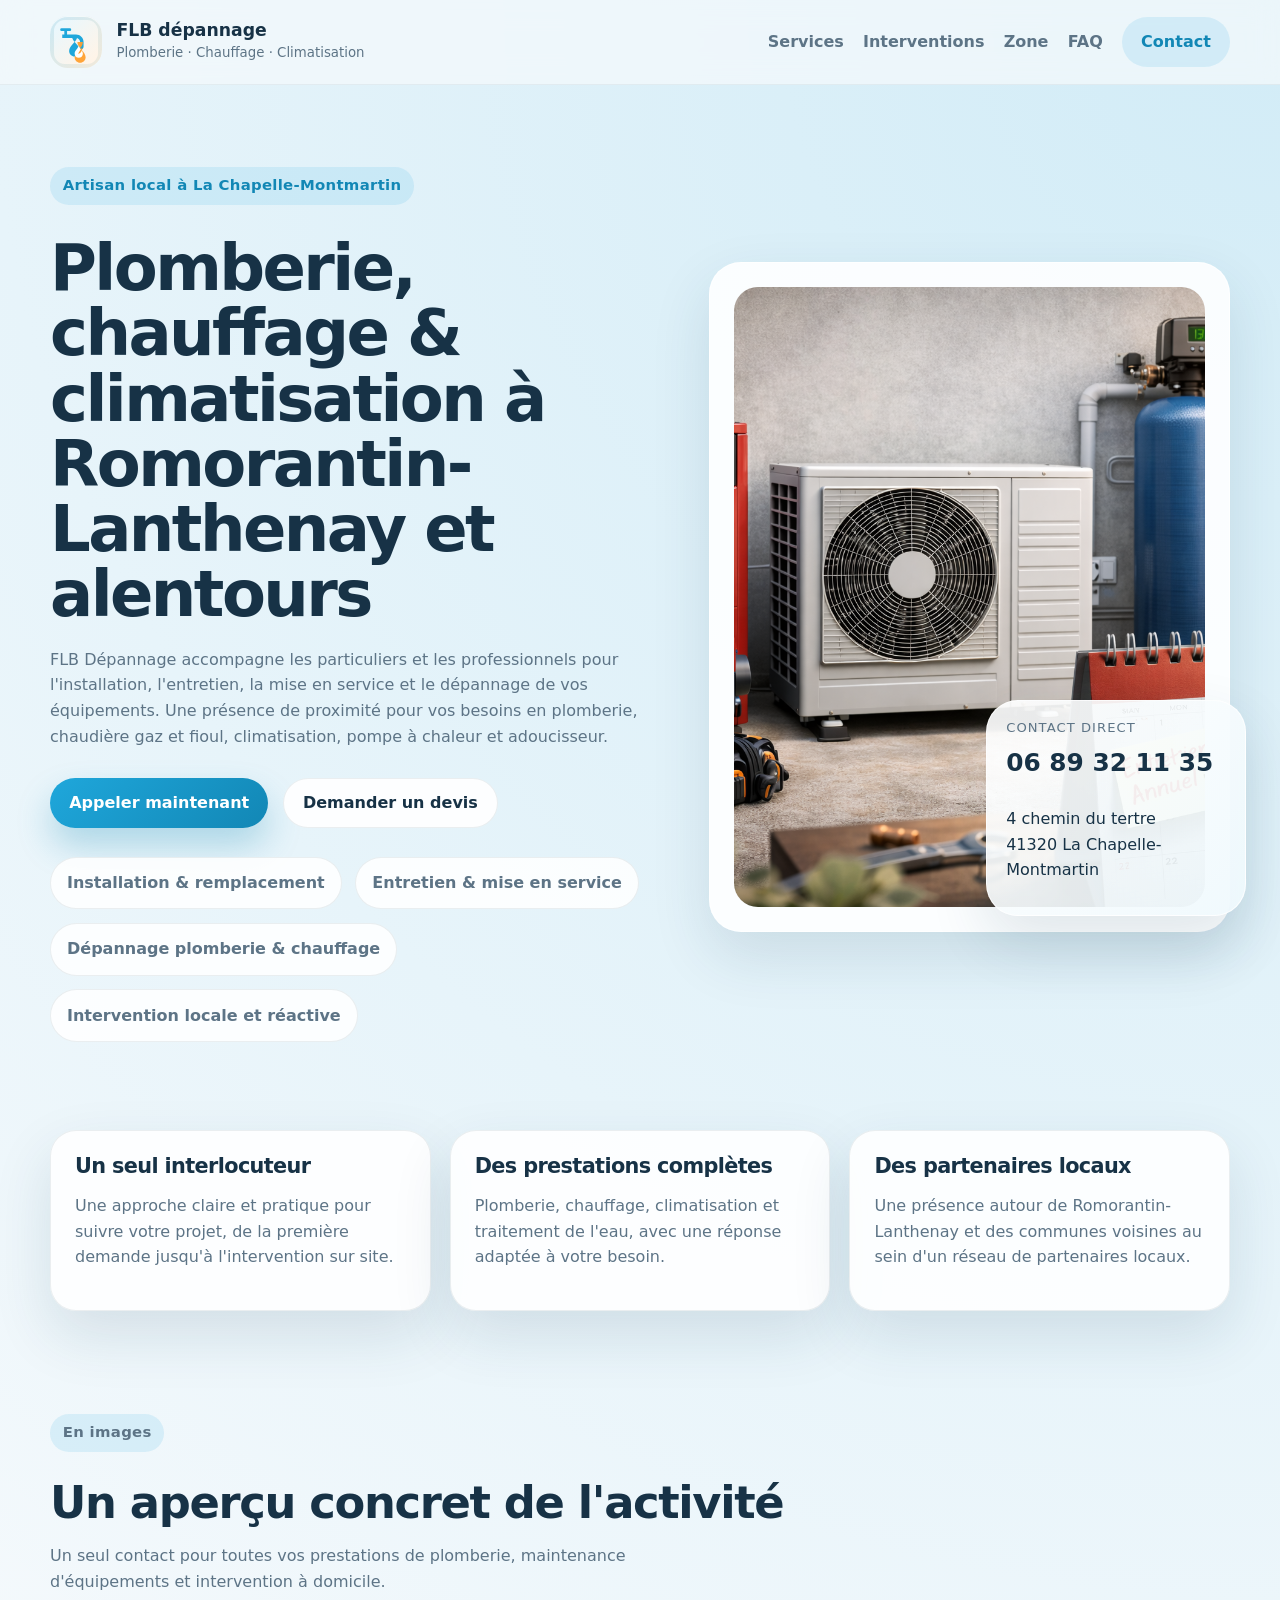
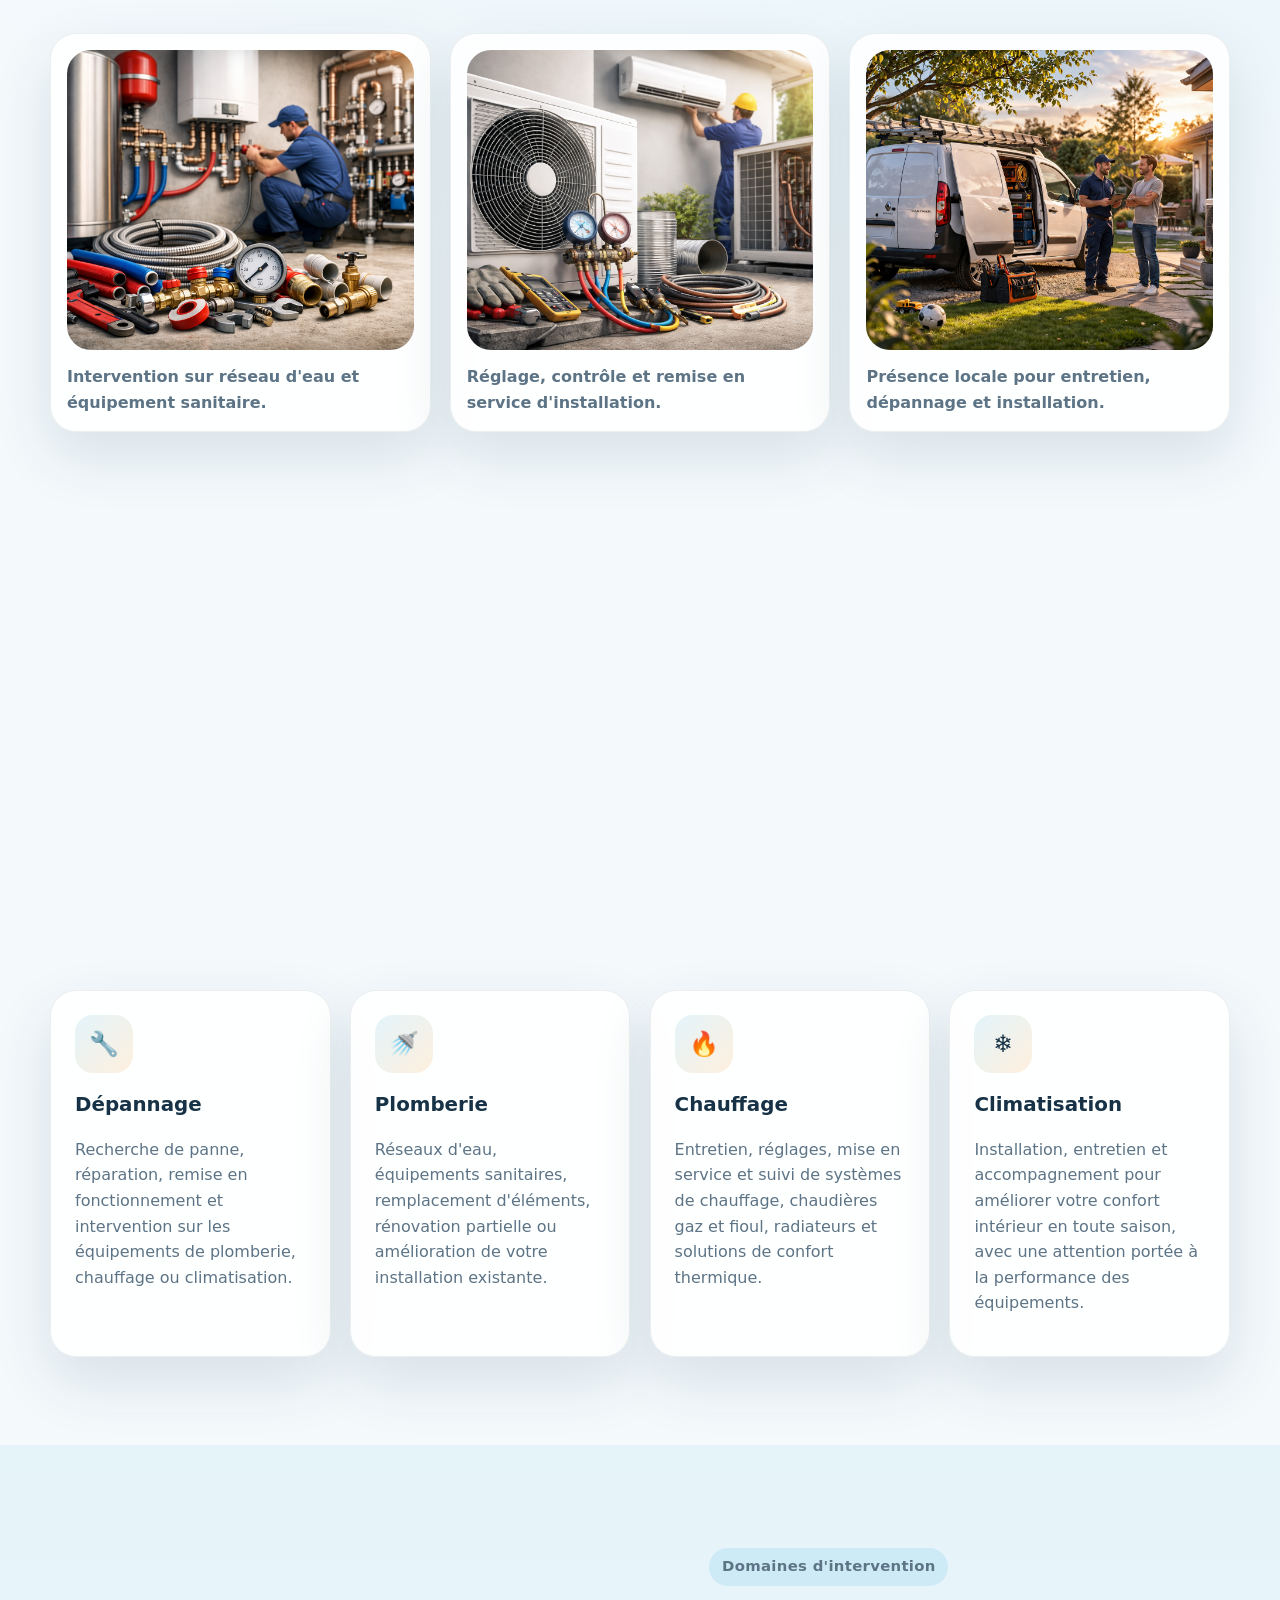
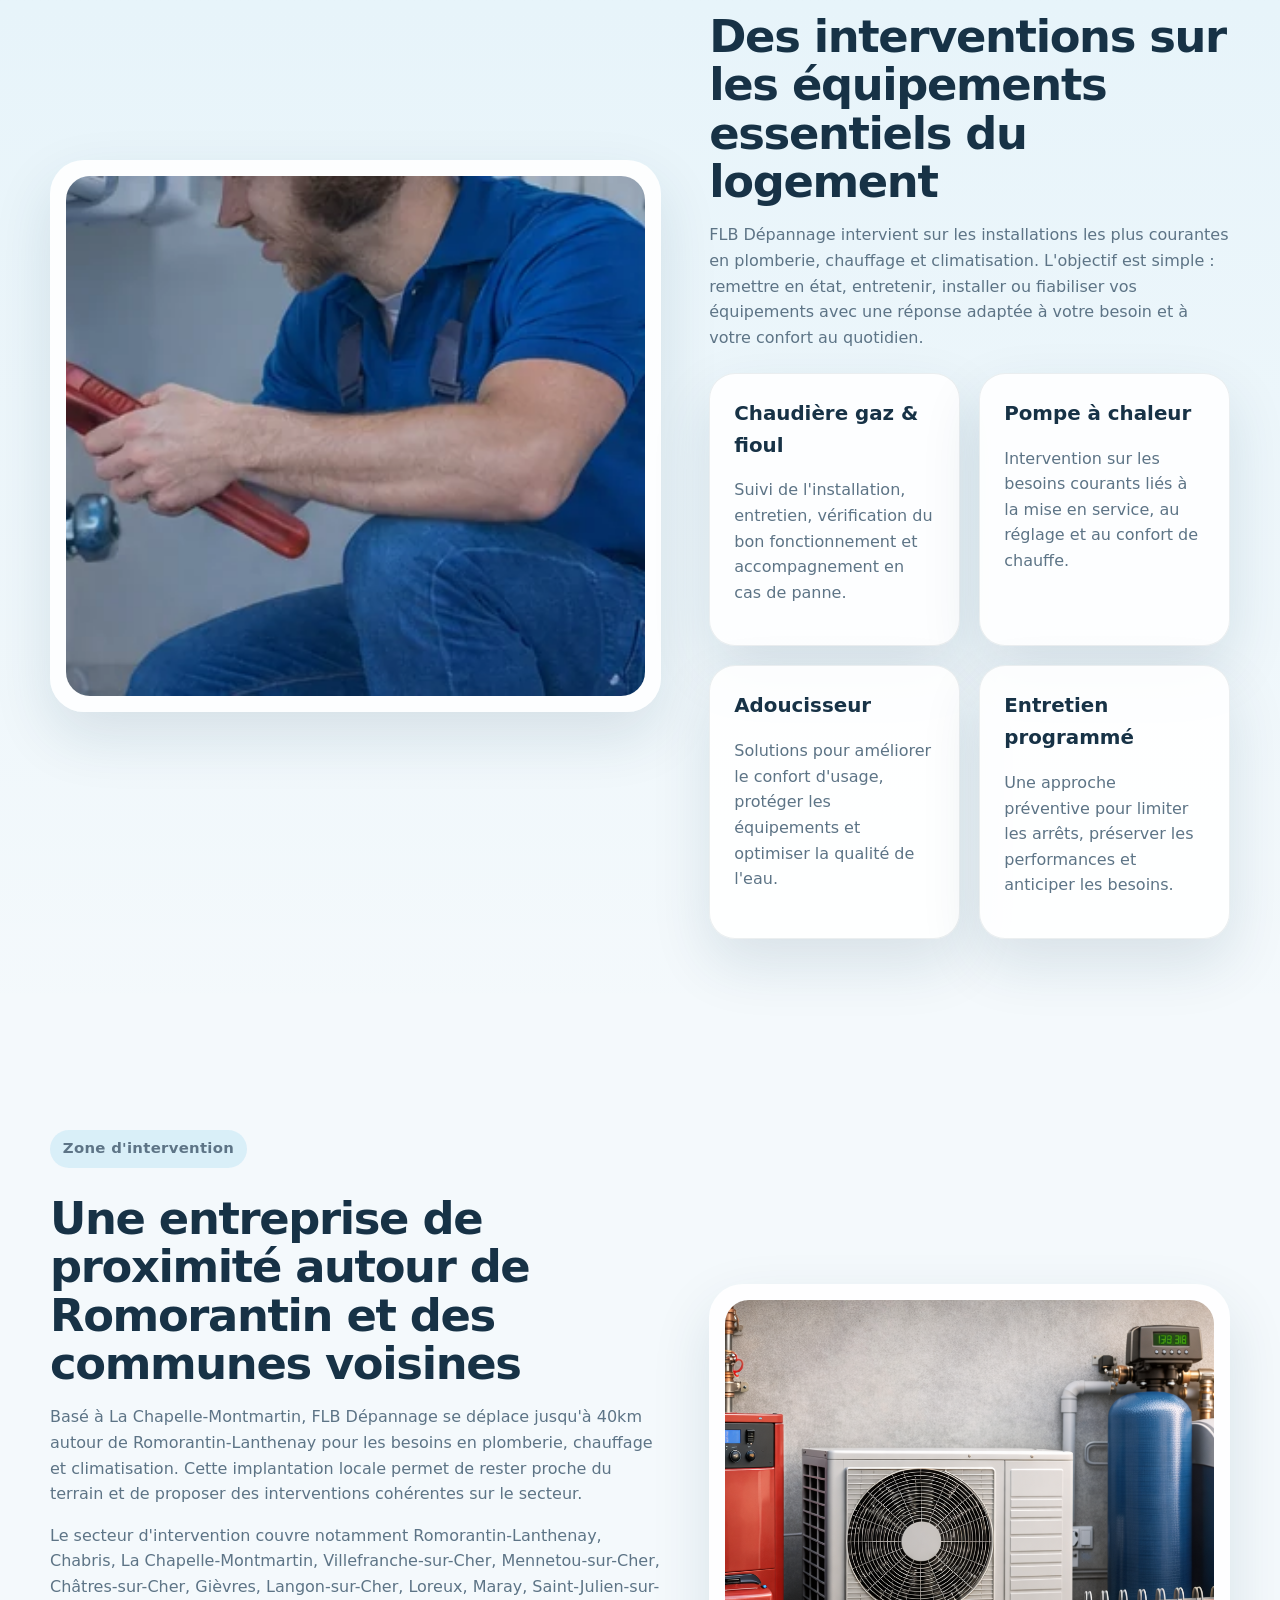
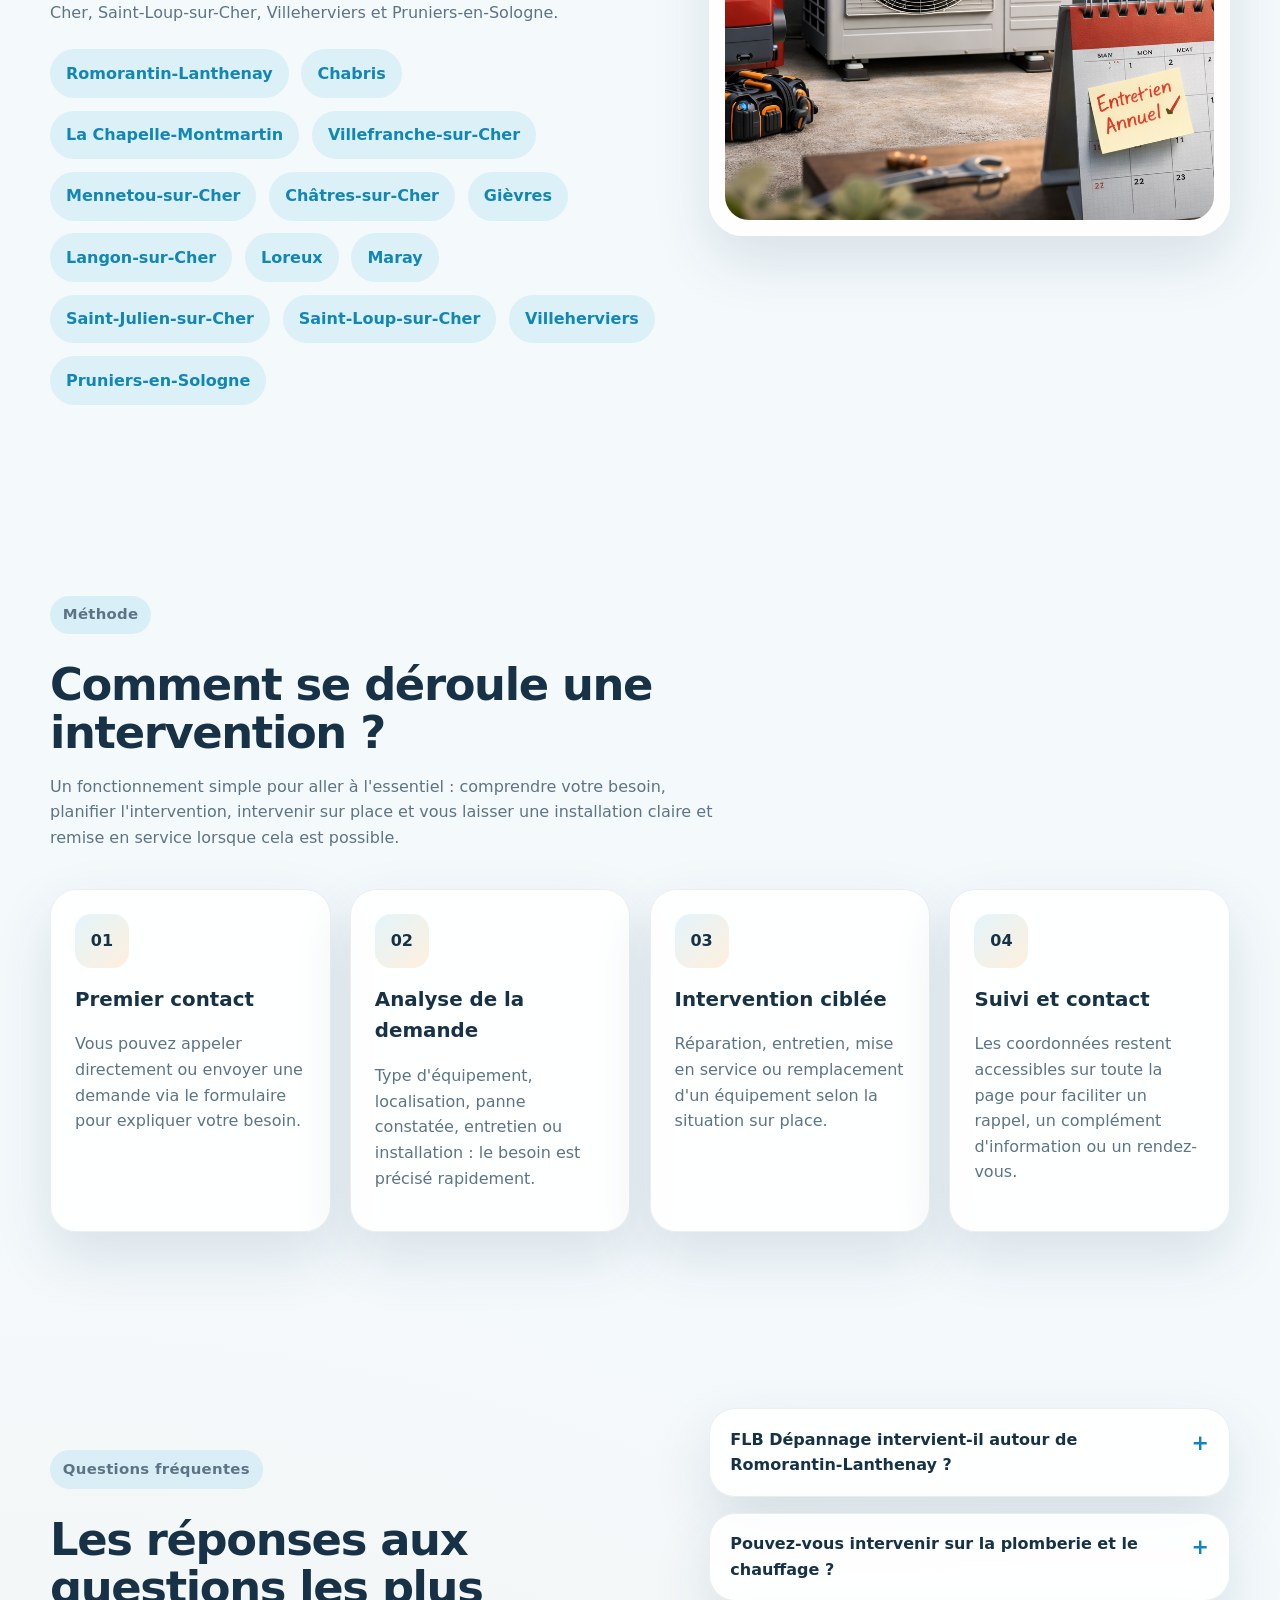
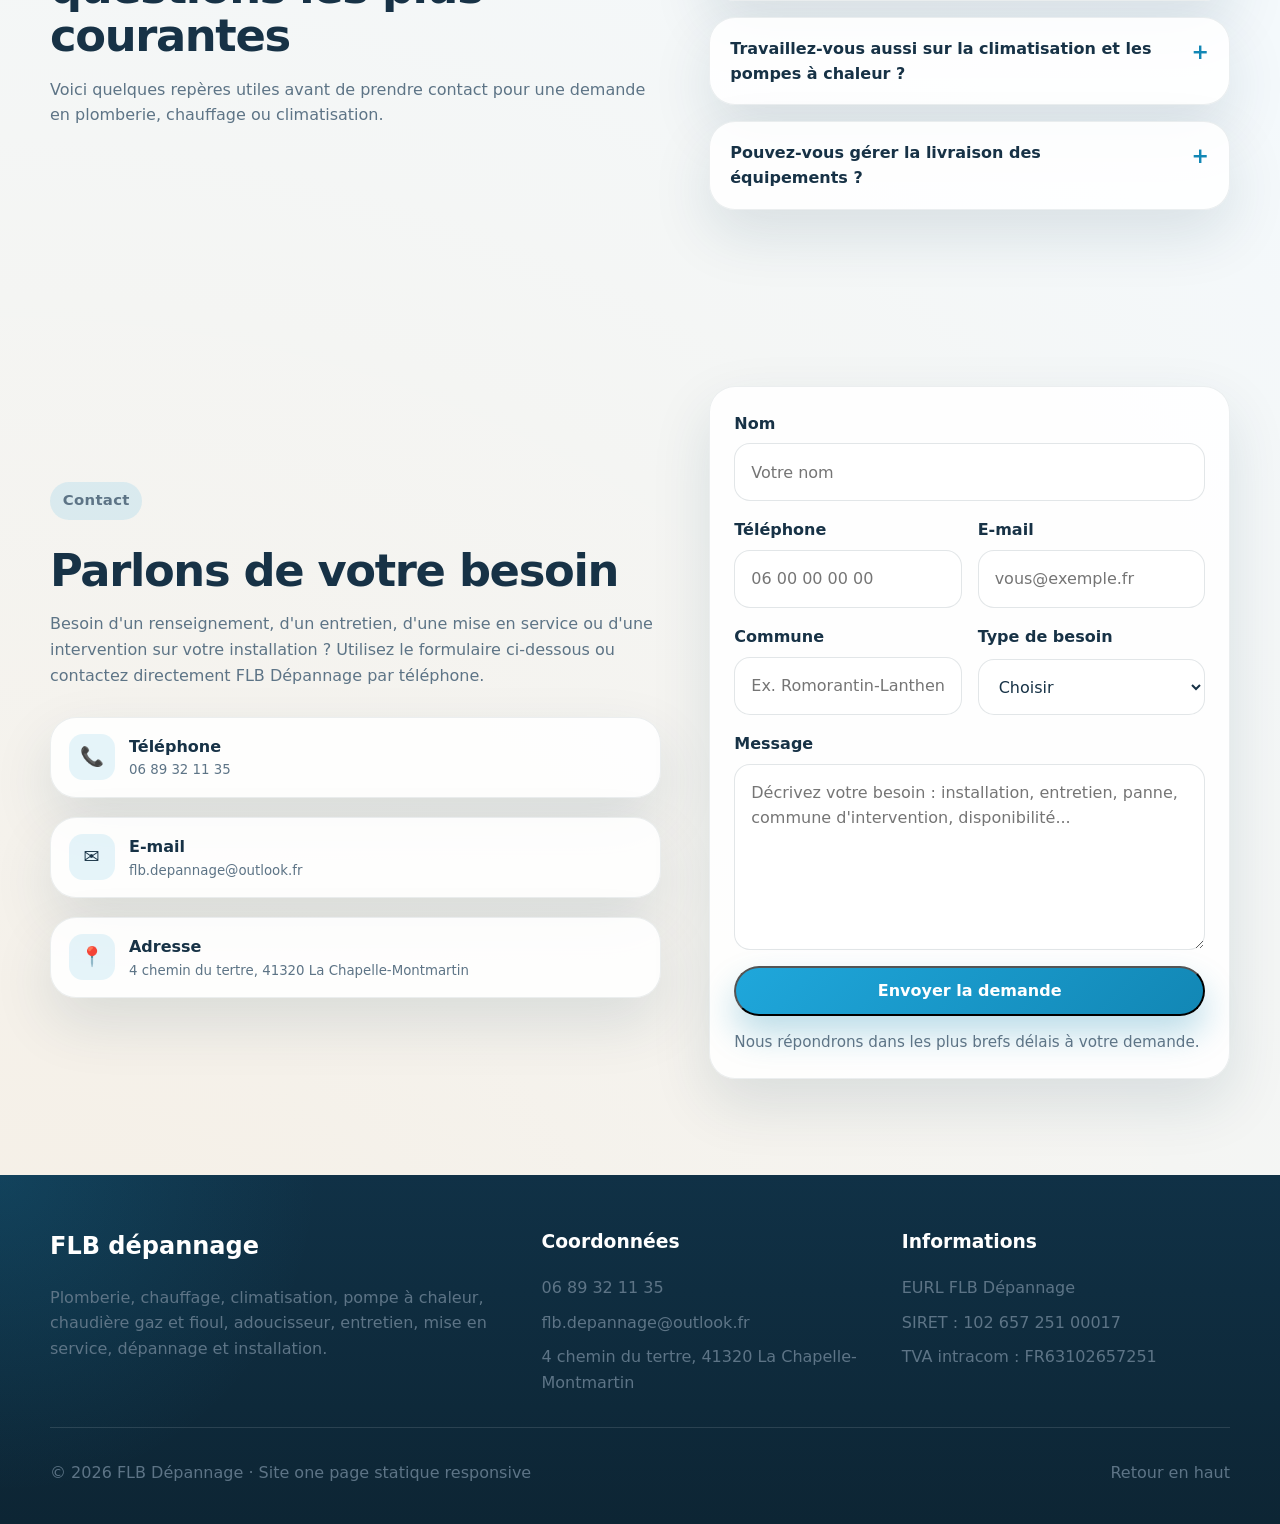
==== index.html @ 9e0d09e9 "Add files via upload" ====
<!DOCTYPE html>
<html lang="fr">
  <head>
    <meta charset="UTF-8" />
    <meta name="viewport" content="width=device-width, initial-scale=1.0" />
    <title>FLB Dépannage | Plomberie, chauffage & climatisation autour de Romorantin (jusqu'à 40km)</title>
    <meta
      name="description"
      content="FLB Dépannage, artisan en plomberie, chauffage, climatisation, pompe à chaleur et adoucisseur à La Chapelle-Montmartin. Intervention autour de Romorantin-Lanthenay, Loir et Cher, Indre, Cher"
    />
    <meta name="robots" content="index,follow,max-image-preview:large" />
    <meta name="theme-color" content="#1fa7db" />
    <meta property="og:type" content="website" />
    <meta property="og:locale" content="fr_FR" />
    <meta property="og:title" content="FLB Dépannage | Plomberie, chauffage & climatisation autour de Romorantin, Loir et Cher" />
    <meta
      property="og:description"
      content="Installation, entretien, mise en service et dépannage en plomberie, chauffage et climatisation à Romorantin-Lanthenay, Loir et Cher"
    />
    <meta property="og:image" content="assets/action-photo.webp" />
    <meta property="og:url" content="https://www.votredomaine.fr/" />
    <link rel="canonical" href="https://www.votredomaine.fr/" />
    <link rel="icon" type="image/svg+xml" href="assets/favicon.svg" />
    <link rel="manifest" href="site.webmanifest" />
    <link rel="preload" href="assets/action-photo.webp" as="image" type="image/webp" />
    <link rel="stylesheet" href="styles.css" />
    <script defer src="script.js"></script>

    <script type="application/ld+json">
      {
        "@context": "https://schema.org",
        "@type": "Plumber",
        "name": "FLB Dépannage",
        "legalName": "EURL FLB Dépannage",
        "url": "https://www.votredomaine.fr/",
        "logo": "https://www.votredomaine.fr/assets/favicon.svg",
        "image": "https://www.votredomaine.fr/assets/action-photo.webp",
        "telephone": "+33689321135",
        "email": "flb.depannage@outlook.fr",
        "address": {
          "@type": "PostalAddress",
          "streetAddress": "4 chemin du tertre",
          "postalCode": "41320",
          "addressLocality": "La Chapelle-Montmartin",
          "addressCountry": "FR"
        },
        "vatID": "FR63102657251",
        "identifier": "10265725100017",
        "areaServed": [
          "Romorantin-Lanthenay",
          "La Chapelle-Montmartin",
          "Villefranche-sur-Cher",
          "Mennetou-sur-Cher",
          "Châtres-sur-Cher",
          "Gièvres",
          "Langon-sur-Cher",
          "Loreux",
          "Maray",
          "Saint-Julien-sur-Cher",
          "Saint-Loup-sur-Cher",
          "Villeherviers",
          "Pruniers-en-Sologne",
          "Loir et Cher",
          "Indre",
          "Cher"
        ],
        "priceRange": "€€",
        "openingHoursSpecification": {
          "@type": "OpeningHoursSpecification",
          "dayOfWeek": [
            "Monday",
            "Tuesday",
            "Wednesday",
            "Thursday",
            "Friday"
          ],
          "opens": "08:00",
          "closes": "18:00"
        },
        "sameAs": []
      }
    </script>

    <script type="application/ld+json">
      {
        "@context": "https://schema.org",
        "@type": "FAQPage",
        "mainEntity": [
          {
            "@type": "Question",
            "name": "Dans quelles communes FLB Dépannage intervient-il ?",
            "acceptedAnswer": {
              "@type": "Answer",
              "text": "FLB Dépannage intervient à La Chapelle-Montmartin, Romorantin-Lanthenay et dans les communes voisines comme Villefranche-sur-Cher, Mennetou-sur-Cher, Châtres-sur-Cher, Gièvres, Langon-sur-Cher, Loreux, Maray, Saint-Julien-sur-Cher, Saint-Loup-sur-Cher, Villeherviers ou encore Pruniers-en-Sologne."
            }
          },
          {
            "@type": "Question",
            "name": "Quels types de prestations propose FLB Dépannage ?",
            "acceptedAnswer": {
              "@type": "Answer",
              "text": "L'entreprise réalise des prestations de plomberie, entretien, installation, mise en service, dépannage, chauffage, chaudière gaz et fioul, climatisation, pompe à chaleur et adoucisseur."
            }
          },
          {
            "@type": "Question",
            "name": "Le site permet-il d'envoyer une demande de contact ?",
            "acceptedAnswer": {
              "@type": "Answer",
              "text": "Oui, le formulaire permet de transmettre une demande de devis ou de renseignement. Il peut être connecté plus tard à Formspree ou à tout autre service d'envoi de formulaire."
            }
          }
        ]
      }
    </script>
  </head>
  <body>
    <a class="skip-link" href="#main-content">Aller au contenu</a>

    <header class="site-header" id="top">
      <div class="container nav-wrap">
        <a href="#top" class="brand" aria-label="Retour en haut de la page FLB Dépannage">
          <span class="brand-mark">
            <img src="assets/favicon.svg" alt="Icône FLB Dépannage" width="44" height="44" />
          </span>
          <span class="brand-text">
            <strong>FLB dépannage</strong>
            <small>Plomberie · Chauffage · Climatisation</small>
          </span>
        </a>

        <button class="nav-toggle" aria-expanded="false" aria-controls="site-nav" aria-label="Ouvrir le menu">
          <span></span>
          <span></span>
          <span></span>
        </button>

        <nav class="site-nav" id="site-nav" aria-label="Navigation principale">
          <a href="#services">Services</a>
          <a href="#expertise">Interventions</a>
          <a href="#zone">Zone</a>
          <a href="#faq">FAQ</a>
          <a href="#contact" class="btn btn-nav">Contact</a>
        </nav>
      </div>
    </header>

    <main id="main-content">
      <section class="hero section">
        <div class="container hero-grid">
          <div class="hero-copy reveal">
            <p class="eyebrow">Artisan local à La Chapelle-Montmartin</p>
            <h1>Plomberie, chauffage & climatisation à Romorantin-Lanthenay et alentours</h1>
            <p class="hero-intro">
              FLB Dépannage accompagne les particuliers et les professionnels pour
              l'installation, l'entretien, la mise en service et le dépannage de vos équipements.
              Une présence de proximité pour vos besoins en plomberie, chaudière gaz et fioul,
              climatisation, pompe à chaleur et adoucisseur.
            </p>

            <div class="hero-actions">
              <a class="btn btn-primary" href="tel:+33689321135">Appeler maintenant</a>
              <a class="btn btn-secondary" href="#contact">Demander un devis</a>
            </div>

            <ul class="hero-highlights" aria-label="Points forts FLB Dépannage">
              <li>Installation & remplacement</li>
              <li>Entretien & mise en service</li>
              <li>Dépannage plomberie & chauffage</li>
              <li>Intervention locale et réactive</li>
            </ul>
          </div>

          <div class="hero-visual reveal">
            <div class="visual-card visual-main">
              <img
                src="assets/entreiten_equipements.png"
                alt="Intervention de plomberie sur une installation sanitaire"
                width="620"
                height="620"
                class="hero-photo"
              />
            </div>
            <div class="visual-card contact-badge">
              <p class="mini-label">Contact direct</p>
              <a href="tel:+33689321135" class="badge-phone">06 89 32 11 35</a>
              <p>4 chemin du tertre<br />41320 La Chapelle-Montmartin</p>
            </div>
          </div>
        </div>
      </section>

      <section class="section trust-strip">
        <div class="container trust-grid reveal">
          <article class="trust-card">
            <h2>Un seul interlocuteur</h2>
            <p>
              Une approche claire et pratique pour suivre votre projet, de la première demande jusqu'à
              l'intervention sur site.
            </p>
          </article>
          <article class="trust-card">
            <h2>Des prestations complètes</h2>
            <p>
              Plomberie, chauffage, climatisation et traitement de l'eau, avec une réponse adaptée à votre besoin.
            </p>
          </article>
          <article class="trust-card">
            <h2>Des partenaires locaux</h2>
            <p>
              Une présence autour de Romorantin-Lanthenay et des communes voisines au sein d'un réseau de partenaires locaux.
            </p>
          </article>
        </div>
      </section>

      <section class="section photo-strip">
        <div class="container">
          <div class="section-heading reveal">
            <p class="eyebrow">En images</p>
            <h2>Un aperçu concret de l'activité</h2>
            <p>
              Un seul contact pour toutes vos prestations de plomberie, maintenance d'équipements et intervention à domicile.
            </p>
          </div>

          <div class="cards-grid gallery-grid">
            <figure class="gallery-card reveal">
              <img src="assets/action-photo.png" alt="Intervention de plomberie sur une canalisation" loading="lazy" width="420" height="300" />
              <figcaption>Intervention sur réseau d'eau et équipement sanitaire.</figcaption>
            </figure>
            <figure class="gallery-card reveal">
              <img src="assets/equipements.png" alt="Réglage et contrôle d'un équipement de plomberie" loading="lazy" width="420" height="300" />
              <figcaption>Réglage, contrôle et remise en service d'installation.</figcaption>
            </figure>
            <figure class="gallery-card reveal">
              <img src="assets/partner.png" alt="Technicien avec matériel d'intervention à domicile" loading="lazy" width="420" height="300" />
              <figcaption>Présence locale pour entretien, dépannage et installation.</figcaption>
            </figure>
          </div>
        </div>
      </section>

      <section class="section" id="services">
        <div class="container">
          <div class="section-heading reveal">
            <p class="eyebrow">Services</p>
            <h2>Des services clairs pour l'entretien, l'installation et le dépannage</h2>
            <p>
              FLB Dépannage accompagne les particuliers et les professionnels pour les besoins courants du quotidien :
              fuite, remplacement d'équipement, remise en service, entretien d'installation, amélioration du confort
              thermique et intervention sur vos systèmes de plomberie, chauffage et climatisation.
            </p>
          </div>

          <div class="cards-grid services-grid">
            <article class="service-card reveal">
              <div class="icon-wrap">🔧</div>
              <h3>Dépannage</h3>
              <p>
                Recherche de panne, réparation, remise en fonctionnement et intervention sur les équipements
                de plomberie, chauffage ou climatisation.
              </p>
            </article>
            <article class="service-card reveal">
              <div class="icon-wrap">🚿</div>
              <h3>Plomberie</h3>
              <p>
                Réseaux d'eau, équipements sanitaires, remplacement d'éléments, rénovation partielle ou
                amélioration de votre installation existante.
              </p>
            </article>
            <article class="service-card reveal">
              <div class="icon-wrap">🔥</div>
              <h3>Chauffage</h3>
              <p>
                Entretien, réglages, mise en service et suivi de systèmes de chauffage, chaudières gaz et fioul,
                radiateurs et solutions de confort thermique.
              </p>
            </article>
            <article class="service-card reveal">
              <div class="icon-wrap">❄️</div>
              <h3>Climatisation</h3>
              <p>
                Installation, entretien et accompagnement pour améliorer votre confort intérieur en toute saison,
                avec une attention portée à la performance des équipements.
              </p>
            </article>
          </div>
        </div>
      </section>

      <section class="section section-accent" id="expertise">
        <div class="container expertise-grid">
          <div class="expertise-media reveal">
            <img
              src="assets/equipment-photo.webp"
              alt="Intervention sur un équipement de plomberie et de chauffage"
              width="560"
              height="520"
              class="section-photo"
              loading="lazy"
            />
          </div>

          <div class="expertise-copy reveal">
            <p class="eyebrow">Domaines d'intervention</p>
            <h2>Des interventions sur les équipements essentiels du logement</h2>
            <p>
              FLB Dépannage intervient sur les installations les plus courantes en plomberie, chauffage et climatisation.
              L'objectif est simple : remettre en état, entretenir, installer ou fiabiliser vos équipements avec une
              réponse adaptée à votre besoin et à votre confort au quotidien.
            </p>

            <div class="expertise-list">
              <article>
                <h3>Chaudière gaz & fioul</h3>
                <p>
                  Suivi de l'installation, entretien, vérification du bon fonctionnement et accompagnement en cas de panne.
                </p>
              </article>
              <article>
                <h3>Pompe à chaleur</h3>
                <p>
                  Intervention sur les besoins courants liés à la mise en service, au réglage et au confort de chauffe.
                </p>
              </article>
              <article>
                <h3>Adoucisseur</h3>
                <p>
                  Solutions pour améliorer le confort d'usage, protéger les équipements et optimiser la qualité de l'eau.
                </p>
              </article>
              <article>
                <h3>Entretien programmé</h3>
                <p>
                  Une approche préventive pour limiter les arrêts, préserver les performances et anticiper les besoins.
                </p>
              </article>
            </div>
          </div>
        </div>
      </section>

      <section class="section" id="zone">
        <div class="container zone-grid">
          <div class="zone-copy reveal">
            <p class="eyebrow">Zone d'intervention</p>
            <h2>Une entreprise de proximité autour de Romorantin et des communes voisines</h2>
            <p>
              Basé à La Chapelle-Montmartin, FLB Dépannage se déplace jusqu'à 40km autour de Romorantin-Lanthenay pour les besoins
              en plomberie, chauffage et climatisation. Cette implantation locale permet de rester proche du terrain
              et de proposer des interventions cohérentes sur le secteur.
            </p>
            <p>
              Le secteur d'intervention couvre notamment Romorantin-Lanthenay, Chabris, La Chapelle-Montmartin,
              Villefranche-sur-Cher, Mennetou-sur-Cher, Châtres-sur-Cher, Gièvres, Langon-sur-Cher, Loreux,
              Maray, Saint-Julien-sur-Cher, Saint-Loup-sur-Cher,  Villeherviers et Pruniers-en-Sologne.
            </p>

            <div class="zones-list" aria-label="Communes ciblées pour le référencement local">
              <span>Romorantin-Lanthenay</span>
              <span>Chabris</span>
              <span>La Chapelle-Montmartin</span>
              <span>Villefranche-sur-Cher</span>
              <span>Mennetou-sur-Cher</span>
              <span>Châtres-sur-Cher</span>
              <span>Gièvres</span>
              <span>Langon-sur-Cher</span>
              <span>Loreux</span>
              <span>Maray</span>
              <span>Saint-Julien-sur-Cher</span>
              <span>Saint-Loup-sur-Cher</span>
              <span>Villeherviers</span>
              <span>Pruniers-en-Sologne</span>
            </div>
          </div>

          <div class="zone-media reveal">
            <img
              src="assets/entreiten_equipements.png"
              alt="Technicien FLB Dépannage avec matériel d'intervention à domicile"
              width="580"
              height="520"
              class="portrait-photo"
              loading="lazy"
            />
          </div>
        </div>
      </section>

      <section class="section process-section">
        <div class="container">
          <div class="section-heading reveal">
            <p class="eyebrow">Méthode</p>
            <h2>Comment se déroule une intervention ?</h2>
            <p>
              Un fonctionnement simple pour aller à l'essentiel : comprendre votre besoin, planifier l'intervention,
              intervenir sur place et vous laisser une installation claire et remise en service lorsque cela est possible.
            </p>
          </div>

          <div class="cards-grid process-grid">
            <article class="process-card reveal">
              <span class="step">01</span>
              <h3>Premier contact</h3>
              <p>Vous pouvez appeler directement ou envoyer une demande via le formulaire pour expliquer votre besoin.</p>
            </article>
            <article class="process-card reveal">
              <span class="step">02</span>
              <h3>Analyse de la demande</h3>
              <p>Type d'équipement, localisation, panne constatée, entretien ou installation : le besoin est précisé rapidement.</p>
            </article>
            <article class="process-card reveal">
              <span class="step">03</span>
              <h3>Intervention ciblée</h3>
              <p>Réparation, entretien, mise en service ou remplacement d'un équipement selon la situation sur place.</p>
            </article>
            <article class="process-card reveal">
              <span class="step">04</span>
              <h3>Suivi et contact</h3>
              <p>Les coordonnées restent accessibles sur toute la page pour faciliter un rappel, un complément d'information ou un rendez-vous.</p>
            </article>
          </div>
        </div>
      </section>

      <section class="section faq-section" id="faq">
        <div class="container faq-grid">
          <div class="section-heading reveal">
            <p class="eyebrow">Questions fréquentes</p>
            <h2>Les réponses aux questions les plus courantes</h2>
            <p>
              Voici quelques repères utiles avant de prendre contact pour une demande en plomberie, chauffage ou climatisation.
            </p>
          </div>

          <div class="faq-list reveal">
            <details>
              <summary>FLB Dépannage intervient-il autour de Romorantin-Lanthenay&nbsp;?</summary>
              <p>
                Oui, FLB Dépannage intervient autour de Romorantin-Lanthenay et jusqu'à 40km alentours.
              </p>
            </details>
            <details>
              <summary>Pouvez-vous intervenir sur la plomberie et le chauffage&nbsp;?</summary>
              <p>
                Oui, FLB Dépannage prend en charge la plomberie, le chauffage, l'entretien, la mise en service
                et le dépannage sur les équipements les plus courants.
              </p>
            </details>
            <details>
              <summary>Travaillez-vous aussi sur la climatisation et les pompes à chaleur&nbsp;?</summary>
              <p>
                Oui, la climatisation et la pompe à chaleur font partie des domaines d'intervention présentés sur le site.
              </p>
            </details>
            <details>
              <summary>Pouvez-vous gérer la livraison des équipements&nbsp;?</summary>
              <p>
                Oui. Nos véhicules permettent l'acheminement de vos équipements neufs directement sur votre chantier.
              </p>
            </details>
          </div>
        </div>
      </section>

      <section class="section contact-section" id="contact">
        <div class="container contact-grid">
          <div class="contact-copy reveal">
            <p class="eyebrow">Contact</p>
            <h2>Parlons de votre besoin</h2>
            <p>
              Besoin d'un renseignement, d'un entretien, d'une mise en service ou d'une intervention sur votre installation ?
              Utilisez le formulaire ci-dessous ou contactez directement FLB Dépannage par téléphone.
            </p>

            <div class="contact-cards">
              <a class="contact-item" href="tel:+33689321135">
                <span>📞</span>
                <div>
                  <strong>Téléphone</strong>
                  <small>06 89 32 11 35</small>
                </div>
              </a>
              <a class="contact-item" href="mailto:flb.depannage@outlook.fr">
                <span>✉️</span>
                <div>
                  <strong>E-mail</strong>
                  <small>flb.depannage@outlook.fr</small>
                </div>
              </a>
              <div class="contact-item static">
                <span>📍</span>
                <div>
                  <strong>Adresse</strong>
                  <small>4 chemin du tertre, 41320 La Chapelle-Montmartin</small>
                </div>
              </div>
            </div>
          </div>

          <form class="contact-form reveal" action="https://formspree.io/f/xpqkpqkl" method="POST">
            <div class="form-row">
              <label for="name">Nom</label>
              <input id="name" name="name" type="text" placeholder="Votre nom" required />
            </div>

            <div class="form-split">
              <div class="form-row">
                <label for="phone">Téléphone</label>
                <input id="phone" name="phone" type="tel" placeholder="06 00 00 00 00" />
              </div>
              <div class="form-row">
                <label for="email">E-mail</label>
                <input id="email" name="email" type="email" placeholder="vous@exemple.fr" required />
              </div>
            </div>

            <div class="form-split">
              <div class="form-row">
                <label for="city">Commune</label>
                <input id="city" name="city" type="text" placeholder="Ex. Romorantin-Lanthenay" />
              </div>
              <div class="form-row">
                <label for="service">Type de besoin</label>
                <select id="service" name="service">
                  <option value="">Choisir</option>
                  <option>Plomberie</option>
                  <option>Chauffage</option>
                  <option>Climatisation</option>
                  <option>Pompe à chaleur</option>
                  <option>Adoucisseur</option>
                  <option>Entretien / mise en service</option>
                  <option>Dépannage</option>
                </select>
              </div>
            </div>

            <div class="form-row">
              <label for="message">Message</label>
              <textarea
                id="message"
                name="message"
                rows="6"
                placeholder="Décrivez votre besoin : installation, entretien, panne, commune d'intervention, disponibilité..."
                required
              ></textarea>
            </div>

            <input type="hidden" name="_subject" value="Nouveau contact depuis le site FLB Dépannage" />

            <button type="submit" class="btn btn-primary btn-block">Envoyer la demande</button>
            <p class="form-note">
              Nous répondrons dans les plus brefs délais à votre demande.
            </p>
          </form>
        </div>
      </section>
    </main>

    <footer class="site-footer">
      <div class="container footer-grid">
        <div>
          <h2>FLB dépannage</h2>
          <p>
            Plomberie, chauffage, climatisation, pompe à chaleur, chaudière gaz et fioul,
            adoucisseur, entretien, mise en service, dépannage et installation.
          </p>
        </div>

        <div>
          <h3>Coordonnées</h3>
          <ul class="footer-list">
            <li><a href="tel:+33689321135">06 89 32 11 35</a></li>
            <li><a href="mailto:flb.depannage@outlook.fr">flb.depannage@outlook.fr</a></li>
            <li>4 chemin du tertre, 41320 La Chapelle-Montmartin</li>
          </ul>
        </div>

        <div>
          <h3>Informations</h3>
          <ul class="footer-list">
            <li>EURL FLB Dépannage</li>
            <li>SIRET : 102 657 251 00017</li>
            <li>TVA intracom : FR63102657251</li>
          </ul>
        </div>
      </div>

      <div class="container footer-bottom">
        <p>© <span id="year"></span> FLB Dépannage · Site one page statique responsive</p>
        <a href="#top">Retour en haut</a>
      </div>
    </footer>

    <a class="floating-call" href="tel:+33689321135" aria-label="Appeler FLB Dépannage">
      <span>📞</span>
      <strong>Appeler</strong>
    </a>
  </body>
</html>
---- styles.css ----
:root {
  --bg: #f4f9fc;
  --surface: #ffffff;
  --surface-alt: #eef8fd;
  --text: #173246;
  --muted: #5d7486;
  --line: rgba(23, 50, 70, 0.1);
  --primary: #1fa7db;
  --primary-strong: #1287b5;
  --secondary: #ff9f2f;
  --secondary-soft: rgba(255, 159, 47, 0.14);
  --shadow: 0 24px 60px rgba(17, 57, 82, 0.12);
  --radius: 26px;
  --radius-sm: 18px;
  --max-width: 1180px;
}

* {
  box-sizing: border-box;
}

html {
  scroll-behavior: smooth;
}

body {
  margin: 0;
  font-family: Inter, ui-sans-serif, system-ui, -apple-system, BlinkMacSystemFont, "Segoe UI", sans-serif;
  color: var(--text);
  background:
    radial-gradient(circle at top right, rgba(31, 167, 219, 0.16), transparent 26%),
    radial-gradient(circle at left bottom, rgba(255, 159, 47, 0.12), transparent 24%),
    var(--bg);
  line-height: 1.6;
}

img {
  max-width: 100%;
  display: block;
}

svg {
  display: block;
}

a {
  color: inherit;
  text-decoration: none;
}

button,
input,
select,
textarea {
  font: inherit;
}

.skip-link {
  position: absolute;
  left: -9999px;
  top: auto;
}

.skip-link:focus {
  left: 1rem;
  top: 1rem;
  background: #fff;
  padding: 0.75rem 1rem;
  border-radius: 999px;
  z-index: 1000;
}

.container {
  width: min(calc(100% - 2rem), var(--max-width));
  margin: 0 auto;
}

.section {
  padding: 5.5rem 0;
}

.section-accent {
  background: linear-gradient(180deg, rgba(31, 167, 219, 0.07), rgba(255, 255, 255, 0));
}

.site-header {
  position: sticky;
  top: 0;
  z-index: 50;
  backdrop-filter: blur(14px);
  background: rgba(244, 249, 252, 0.76);
  border-bottom: 1px solid rgba(23, 50, 70, 0.06);
}

.site-header.scrolled {
  background: rgba(255, 255, 255, 0.86);
  box-shadow: 0 16px 40px rgba(13, 43, 62, 0.08);
}

.nav-wrap {
  min-height: 84px;
  display: flex;
  align-items: center;
  justify-content: space-between;
  gap: 1rem;
}

.brand {
  display: inline-flex;
  align-items: center;
  gap: 0.9rem;
}

.brand-mark {
  width: 52px;
  height: 52px;
  border-radius: 18px;
  background: linear-gradient(135deg, rgba(31, 167, 219, 0.18), rgba(255, 159, 47, 0.16));
  display: grid;
  place-items: center;
  box-shadow: inset 0 1px 0 rgba(255, 255, 255, 0.7);
}

.brand-text {
  display: grid;
  gap: 0.12rem;
}

.brand-text strong {
  font-size: 1.08rem;
  line-height: 1.1;
}

.brand-text small {
  color: var(--muted);
}

.site-nav {
  display: flex;
  align-items: center;
  gap: 1.2rem;
}

.site-nav a {
  color: var(--muted);
  font-weight: 600;
}

.site-nav a:hover,
.site-nav a:focus-visible {
  color: var(--text);
}

.nav-toggle {
  display: none;
  width: 52px;
  height: 52px;
  border: 0;
  border-radius: 16px;
  background: rgba(255, 255, 255, 0.9);
  box-shadow: var(--shadow);
  padding: 0;
  cursor: pointer;
}

.nav-toggle span {
  display: block;
  width: 22px;
  height: 2px;
  border-radius: 999px;
  background: var(--text);
  margin: 5px auto;
}

.btn {
  display: inline-flex;
  align-items: center;
  justify-content: center;
  gap: 0.5rem;
  min-height: 50px;
  padding: 0 1.2rem;
  border-radius: 999px;
  font-weight: 700;
  transition: transform 0.25s ease, box-shadow 0.25s ease, background 0.25s ease;
}

.btn:hover,
.btn:focus-visible {
  transform: translateY(-1px);
}

.btn-primary {
  color: #fff;
  background: linear-gradient(135deg, var(--primary), var(--primary-strong));
  box-shadow: 0 18px 34px rgba(18, 135, 181, 0.28);
}

.btn-secondary {
  background: rgba(255, 255, 255, 0.9);
  color: var(--text);
  border: 1px solid rgba(23, 50, 70, 0.08);
}

.btn-nav {
  background: rgba(31, 167, 219, 0.12);
  color: var(--primary-strong) !important;
}

.btn-block {
  width: 100%;
}

.eyebrow {
  display: inline-flex;
  align-items: center;
  gap: 0.5rem;
  padding: 0.45rem 0.8rem;
  border-radius: 999px;
  background: rgba(31, 167, 219, 0.12);
  color: var(--primary-strong);
  font-size: 0.93rem;
  font-weight: 700;
  letter-spacing: 0.02em;
}

.hero {
  padding-top: 4.2rem;
}

.hero-grid,
.expertise-grid,
.zone-grid,
.contact-grid,
.faq-grid {
  display: grid;
  grid-template-columns: 1.08fr 0.92fr;
  gap: 3rem;
  align-items: center;
}

.hero h1 {
  margin: 1rem 0 1.2rem;
  font-size: clamp(2.4rem, 5vw, 4.5rem);
  line-height: 1.02;
  letter-spacing: -0.04em;
  max-width: 12ch;
}

.hero-intro,
.section-heading p,
.contact-copy p,
.zone-copy p,
.expertise-copy p,
.faq-grid .section-heading p {
  color: var(--muted);
  max-width: 66ch;
}

.hero-actions {
  display: flex;
  flex-wrap: wrap;
  gap: 0.9rem;
  margin: 1.8rem 0;
}

.hero-highlights {
  list-style: none;
  display: flex;
  flex-wrap: wrap;
  gap: 0.85rem;
  padding: 0;
  margin: 1.8rem 0 0;
}

.hero-highlights li {
  padding: 0.78rem 1rem;
  border-radius: 999px;
  background: rgba(255, 255, 255, 0.86);
  border: 1px solid rgba(23, 50, 70, 0.08);
  font-weight: 600;
  color: var(--muted);
}

.hero-visual {
  position: relative;
}

.visual-card {
  background: rgba(255, 255, 255, 0.88);
  border: 1px solid rgba(255, 255, 255, 0.8);
  box-shadow: var(--shadow);
  border-radius: 32px;
}

.visual-main {
  padding: clamp(1rem, 2.5vw, 1.5rem);
}

.contact-badge {
  position: absolute;
  right: -1rem;
  bottom: 1rem;
  padding: 1rem 1.2rem;
  max-width: 260px;
  background: linear-gradient(135deg, rgba(255, 255, 255, 0.92), rgba(239, 249, 253, 0.92));
}

.mini-label {
  font-size: 0.82rem;
  letter-spacing: 0.08em;
  text-transform: uppercase;
  color: var(--muted);
  margin: 0 0 0.3rem;
}

.badge-phone {
  display: inline-block;
  font-size: 1.55rem;
  font-weight: 800;
  margin-bottom: 0.45rem;
}

.section-heading {
  max-width: 780px;
  margin-bottom: 2.4rem;
}

.section-heading h2,
.zone-copy h2,
.expertise-copy h2,
.contact-copy h2,
.faq-grid h2,
.trust-card h2 {
  font-size: clamp(1.9rem, 3.5vw, 3rem);
  line-height: 1.08;
  letter-spacing: -0.03em;
  margin: 0.75rem 0 1rem;
}

.trust-strip {
  padding-top: 0;
}

.trust-grid,
.cards-grid,
.expertise-list,
.contact-cards {
  display: grid;
  gap: 1.2rem;
}

.trust-grid {
  grid-template-columns: repeat(3, 1fr);
}

.trust-card,
.service-card,
.process-card,
.contact-form,
.faq-list details,
.contact-item,
.expertise-list article {
  background: rgba(255, 255, 255, 0.88);
  border-radius: var(--radius);
  border: 1px solid rgba(23, 50, 70, 0.08);
  box-shadow: var(--shadow);
}

.trust-card,
.service-card,
.process-card,
.expertise-list article {
  padding: 1.5rem;
}

.trust-card h2 {
  font-size: 1.3rem;
  margin-top: 0;
}

.trust-card p,
.service-card p,
.process-card p,
.expertise-list article p,
.faq-list p,
.form-note,
.site-footer p,
.footer-list,
.footer-bottom {
  color: var(--muted);
}

.services-grid,
.process-grid {
  grid-template-columns: repeat(4, 1fr);
}

.hero-photo,
.section-photo,
.portrait-photo,
.gallery-card img {
  width: 100%;
  display: block;
  object-fit: cover;
  border-radius: 24px;
}

.hero-photo {
  aspect-ratio: 4 / 3;
}

.section-photo {
  aspect-ratio: 6 / 5;
}

.portrait-photo {
  aspect-ratio: 4 / 5;
}

.photo-strip {
  padding-top: 0;
}

.gallery-grid {
  grid-template-columns: repeat(3, 1fr);
}

.gallery-card {
  margin: 0;
  padding: 1rem;
  background: rgba(255, 255, 255, 0.88);
  border-radius: var(--radius);
  border: 1px solid rgba(23, 50, 70, 0.08);
  box-shadow: var(--shadow);
}

.gallery-card figcaption {
  margin-top: 0.9rem;
  color: var(--muted);
  font-weight: 600;
}

.icon-wrap {
  width: 58px;
  height: 58px;
  border-radius: 18px;
  display: grid;
  place-items: center;
  font-size: 1.5rem;
  background: linear-gradient(135deg, rgba(31, 167, 219, 0.12), rgba(255, 159, 47, 0.16));
  margin-bottom: 1rem;
}

.service-card h3,
.process-card h3,
.expertise-list article h3 {
  margin: 0 0 0.65rem;
  font-size: 1.24rem;
}

.expertise-media,
.zone-media {
  background: rgba(255, 255, 255, 0.9);
  padding: 1rem;
  border-radius: 34px;
  box-shadow: var(--shadow);
}

.expertise-list {
  margin-top: 1.4rem;
  grid-template-columns: repeat(2, 1fr);
}

.zone-copy .zones-list {
  margin-top: 1.5rem;
  display: flex;
  flex-wrap: wrap;
  gap: 0.8rem;
}

.zones-list span {
  display: inline-flex;
  align-items: center;
  padding: 0.72rem 1rem;
  border-radius: 999px;
  font-weight: 700;
  color: var(--primary-strong);
  background: rgba(31, 167, 219, 0.11);
}

.process-card {
  position: relative;
  overflow: hidden;
}

.step {
  display: inline-flex;
  min-width: 54px;
  height: 54px;
  align-items: center;
  justify-content: center;
  border-radius: 16px;
  font-weight: 800;
  background: linear-gradient(135deg, rgba(31, 167, 219, 0.12), rgba(255, 159, 47, 0.16));
  margin-bottom: 1rem;
}

.faq-list {
  display: grid;
  gap: 1rem;
}

.faq-list details {
  padding: 1.1rem 1.25rem;
}

.faq-list summary {
  cursor: pointer;
  font-weight: 800;
  list-style: none;
  position: relative;
  padding-right: 2rem;
}

.faq-list summary::-webkit-details-marker {
  display: none;
}

.faq-list summary::after {
  content: "+";
  position: absolute;
  right: 0;
  top: 0;
  color: var(--primary-strong);
  font-size: 1.3rem;
}

.faq-list details[open] summary::after {
  content: "–";
}

.faq-list p {
  margin: 0.8rem 0 0;
}

.contact-section {
  padding-bottom: 6rem;
}

.contact-cards {
  margin-top: 1.8rem;
}

.contact-item {
  display: flex;
  gap: 0.9rem;
  align-items: flex-start;
  padding: 1rem 1.1rem;
}

.contact-item span {
  width: 46px;
  height: 46px;
  display: grid;
  place-items: center;
  border-radius: 14px;
  background: rgba(31, 167, 219, 0.11);
  font-size: 1.2rem;
}

.contact-item div {
  display: grid;
}

.contact-item strong {
  font-size: 1rem;
}

.contact-item small {
  color: var(--muted);
}

.contact-form {
  padding: 1.5rem;
}

.form-row {
  display: grid;
  gap: 0.45rem;
  margin-bottom: 1rem;
}

.form-split {
  display: grid;
  gap: 1rem;
  grid-template-columns: repeat(2, 1fr);
}

label {
  font-weight: 700;
}

input,
select,
textarea {
  width: 100%;
  border: 1px solid rgba(23, 50, 70, 0.12);
  background: #fff;
  border-radius: 16px;
  padding: 0.95rem 1rem;
  color: var(--text);
  transition: border-color 0.2s ease, box-shadow 0.2s ease;
}

input:focus,
select:focus,
textarea:focus {
  outline: none;
  border-color: rgba(31, 167, 219, 0.58);
  box-shadow: 0 0 0 4px rgba(31, 167, 219, 0.14);
}

.form-note {
  font-size: 0.95rem;
  margin: 0.9rem 0 0;
}

.site-footer {
  color: #e8f4fa;
  background:
    radial-gradient(circle at top left, rgba(31, 167, 219, 0.15), transparent 24%),
    linear-gradient(180deg, #103146, #0d2534);
  padding: 3.2rem 0 1.4rem;
}

.footer-grid {
  display: grid;
  grid-template-columns: 1.4fr 1fr 1fr;
  gap: 2rem;
}

.site-footer h2,
.site-footer h3 {
  margin-top: 0;
  color: #fff;
}

.footer-list {
  list-style: none;
  padding: 0;
  margin: 0;
  display: grid;
  gap: 0.55rem;
}

.footer-bottom {
  margin-top: 2rem;
  padding-top: 1rem;
  border-top: 1px solid rgba(255, 255, 255, 0.12);
  display: flex;
  align-items: center;
  justify-content: space-between;
  gap: 1rem;
}

.floating-call {
  position: fixed;
  right: 1rem;
  bottom: 1rem;
  z-index: 40;
  display: none;
  align-items: center;
  gap: 0.45rem;
  padding: 0.9rem 1rem;
  border-radius: 999px;
  background: linear-gradient(135deg, var(--secondary), #ff8a00);
  color: #fff;
  box-shadow: 0 18px 38px rgba(255, 138, 0, 0.33);
}

.reveal {
  opacity: 0;
  transform: translateY(18px);
  transition: opacity 0.6s ease, transform 0.6s ease;
}

.reveal.is-visible {
  opacity: 1;
  transform: translateY(0);
}

code {
  font-family: ui-monospace, SFMono-Regular, Menlo, Monaco, Consolas, monospace;
  font-size: 0.92em;
  background: rgba(31, 167, 219, 0.08);
  padding: 0.15rem 0.4rem;
  border-radius: 0.45rem;
}

@media (max-width: 1080px) {
  .hero-grid,
  .expertise-grid,
  .zone-grid,
  .contact-grid,
  .faq-grid,
  .trust-grid,
  .services-grid,
  .process-grid,
  .gallery-grid,
  .expertise-list,
  .footer-grid {
    grid-template-columns: 1fr 1fr;
  }

  .hero-grid,
  .zone-grid,
  .contact-grid,
  .faq-grid,
  .expertise-grid {
    align-items: start;
  }
}

@media (max-width: 860px) {
  .section {
    padding: 4.5rem 0;
  }

  .nav-toggle {
    display: inline-block;
  }

  .site-nav {
    position: absolute;
    top: calc(100% + 0.5rem);
    right: 1rem;
    left: 1rem;
    display: grid;
    gap: 0.4rem;
    padding: 0.8rem;
    background: rgba(255, 255, 255, 0.96);
    border-radius: 24px;
    box-shadow: var(--shadow);
    border: 1px solid rgba(23, 50, 70, 0.08);
    opacity: 0;
    visibility: hidden;
    transform: translateY(-6px);
    transition: opacity 0.25s ease, transform 0.25s ease, visibility 0.25s ease;
  }

  .site-nav a {
    padding: 0.9rem 1rem;
    border-radius: 16px;
  }

  .site-nav.is-open {
    opacity: 1;
    visibility: visible;
    transform: translateY(0);
  }

  .hero-grid,
  .expertise-grid,
  .zone-grid,
  .contact-grid,
  .faq-grid,
  .trust-grid,
  .services-grid,
  .process-grid,
  .gallery-grid,
  .expertise-list,
  .footer-grid,
  .form-split {
    grid-template-columns: 1fr;
  }

  .hero h1 {
    max-width: 100%;
  }

  .contact-badge {
    position: static;
    margin-top: 1rem;
    max-width: none;
  }

  .floating-call {
    display: inline-flex;
  }

  .footer-bottom {
    flex-direction: column;
    align-items: flex-start;
  }
}

@media (max-width: 640px) {
  .container {
    width: min(calc(100% - 1.15rem), var(--max-width));
  }

  .hero {
    padding-top: 3rem;
  }

  .hero-actions,
  .hero-highlights {
    gap: 0.7rem;
  }

  .hero-highlights li {
    width: 100%;
    justify-content: center;
    text-align: center;
  }

  .section-heading h2,
  .zone-copy h2,
  .expertise-copy h2,
  .contact-copy h2,
  .faq-grid h2,
  .trust-card h2 {
    font-size: 1.85rem;
  }

  .contact-form,
  .service-card,
  .process-card,
  .trust-card,
  .expertise-list article,
  .faq-list details {
    border-radius: 22px;
  }
}
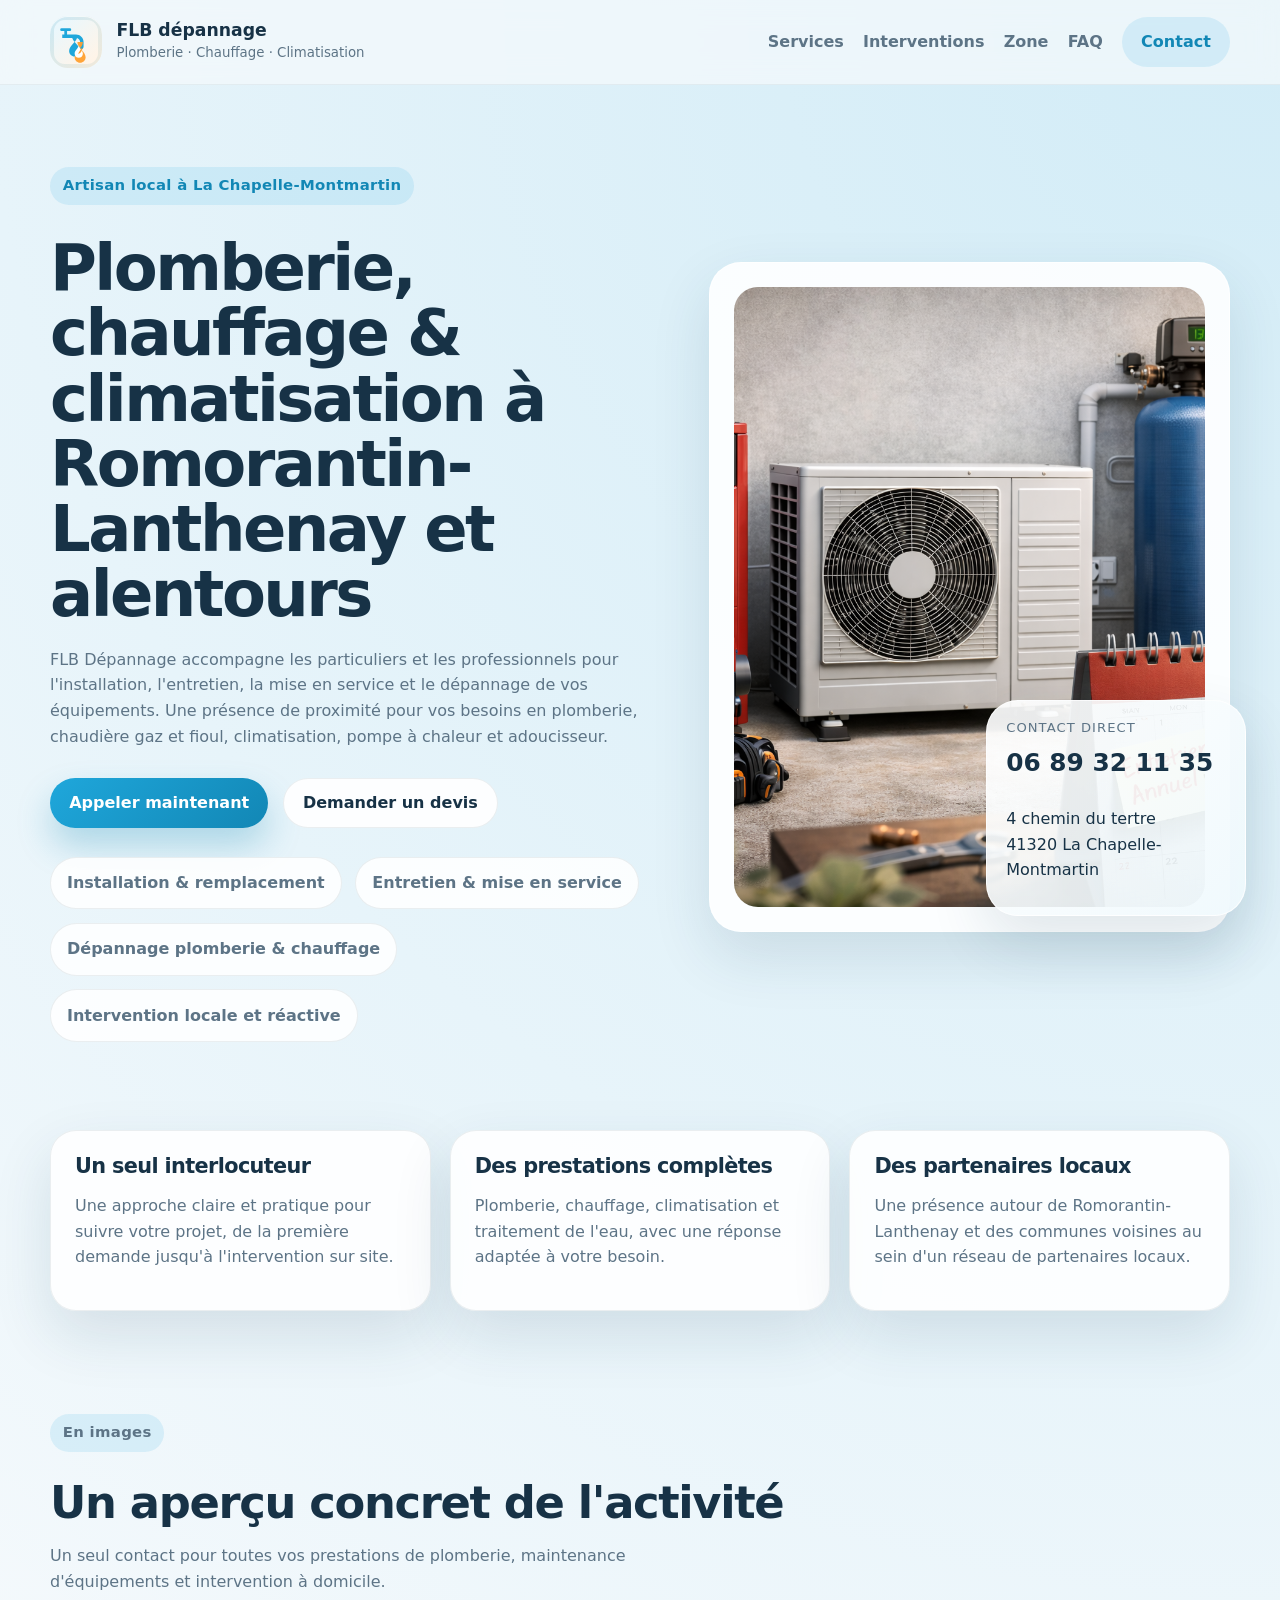
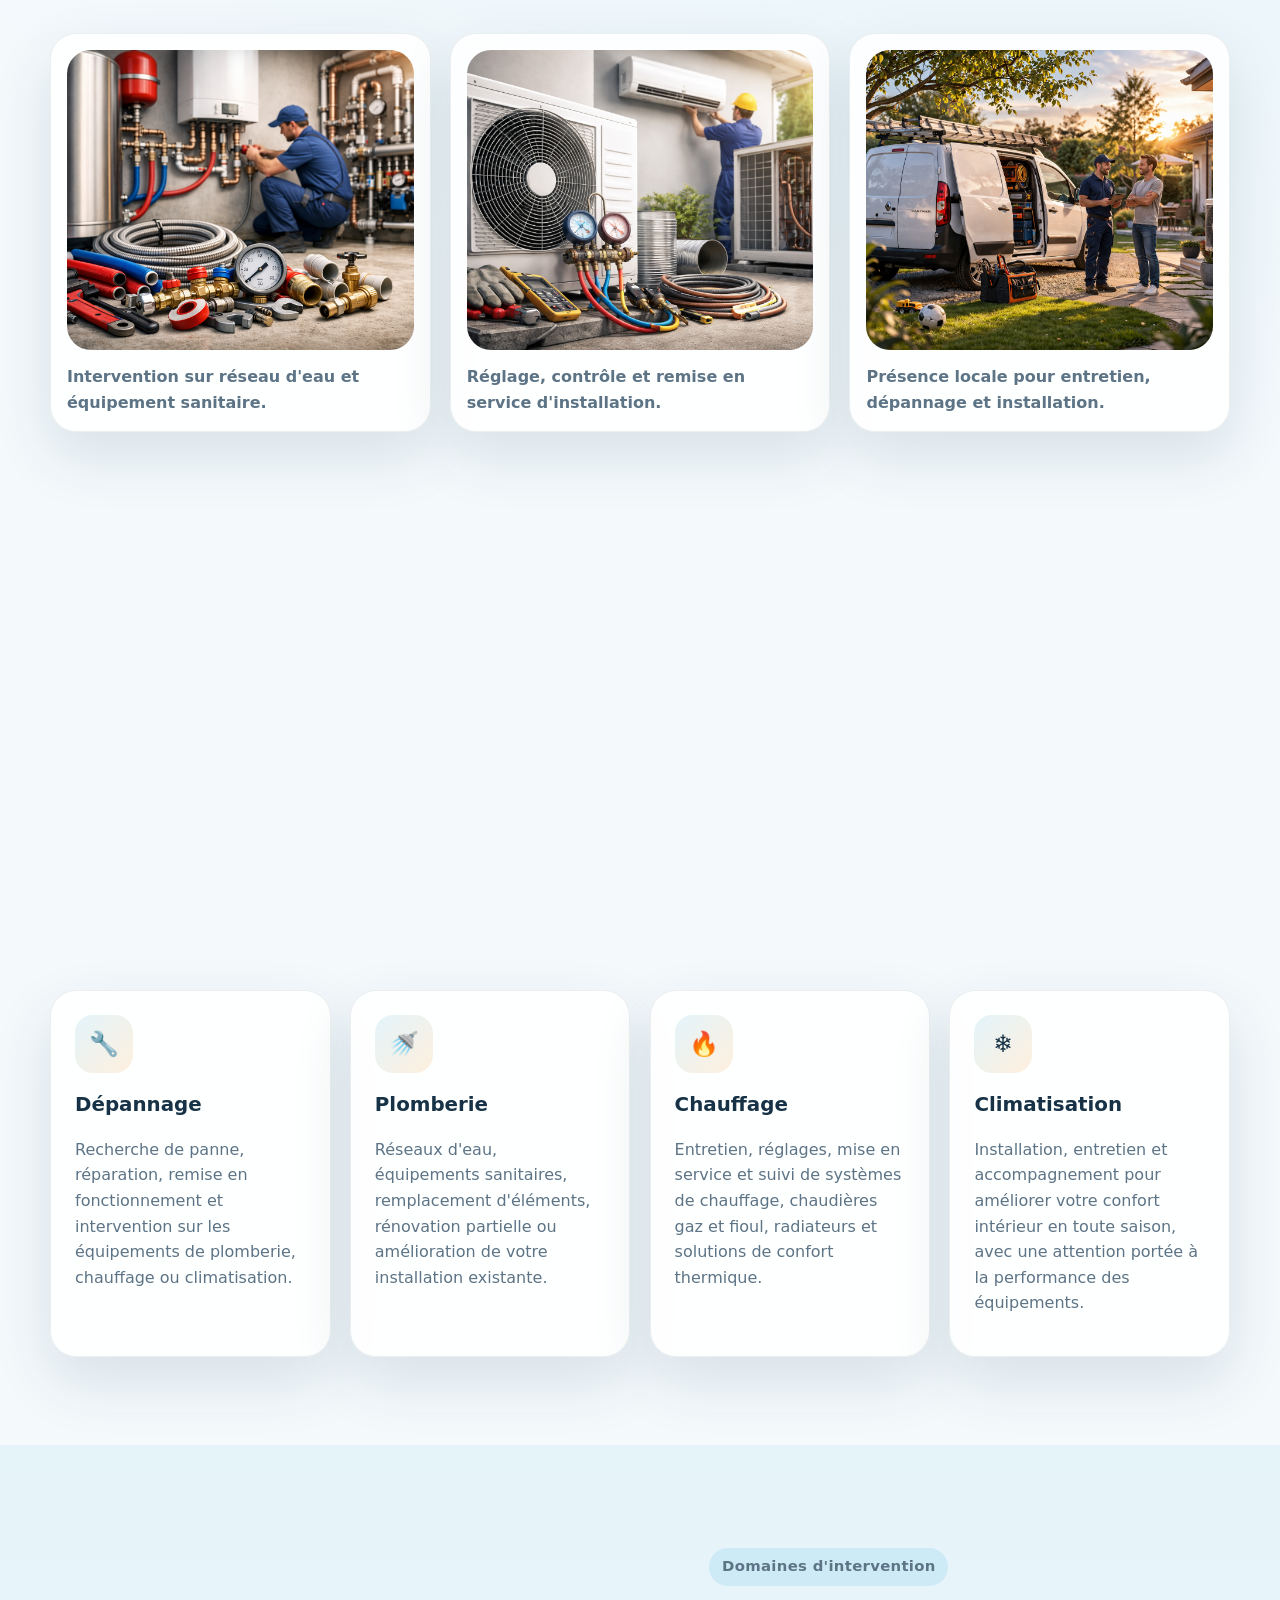
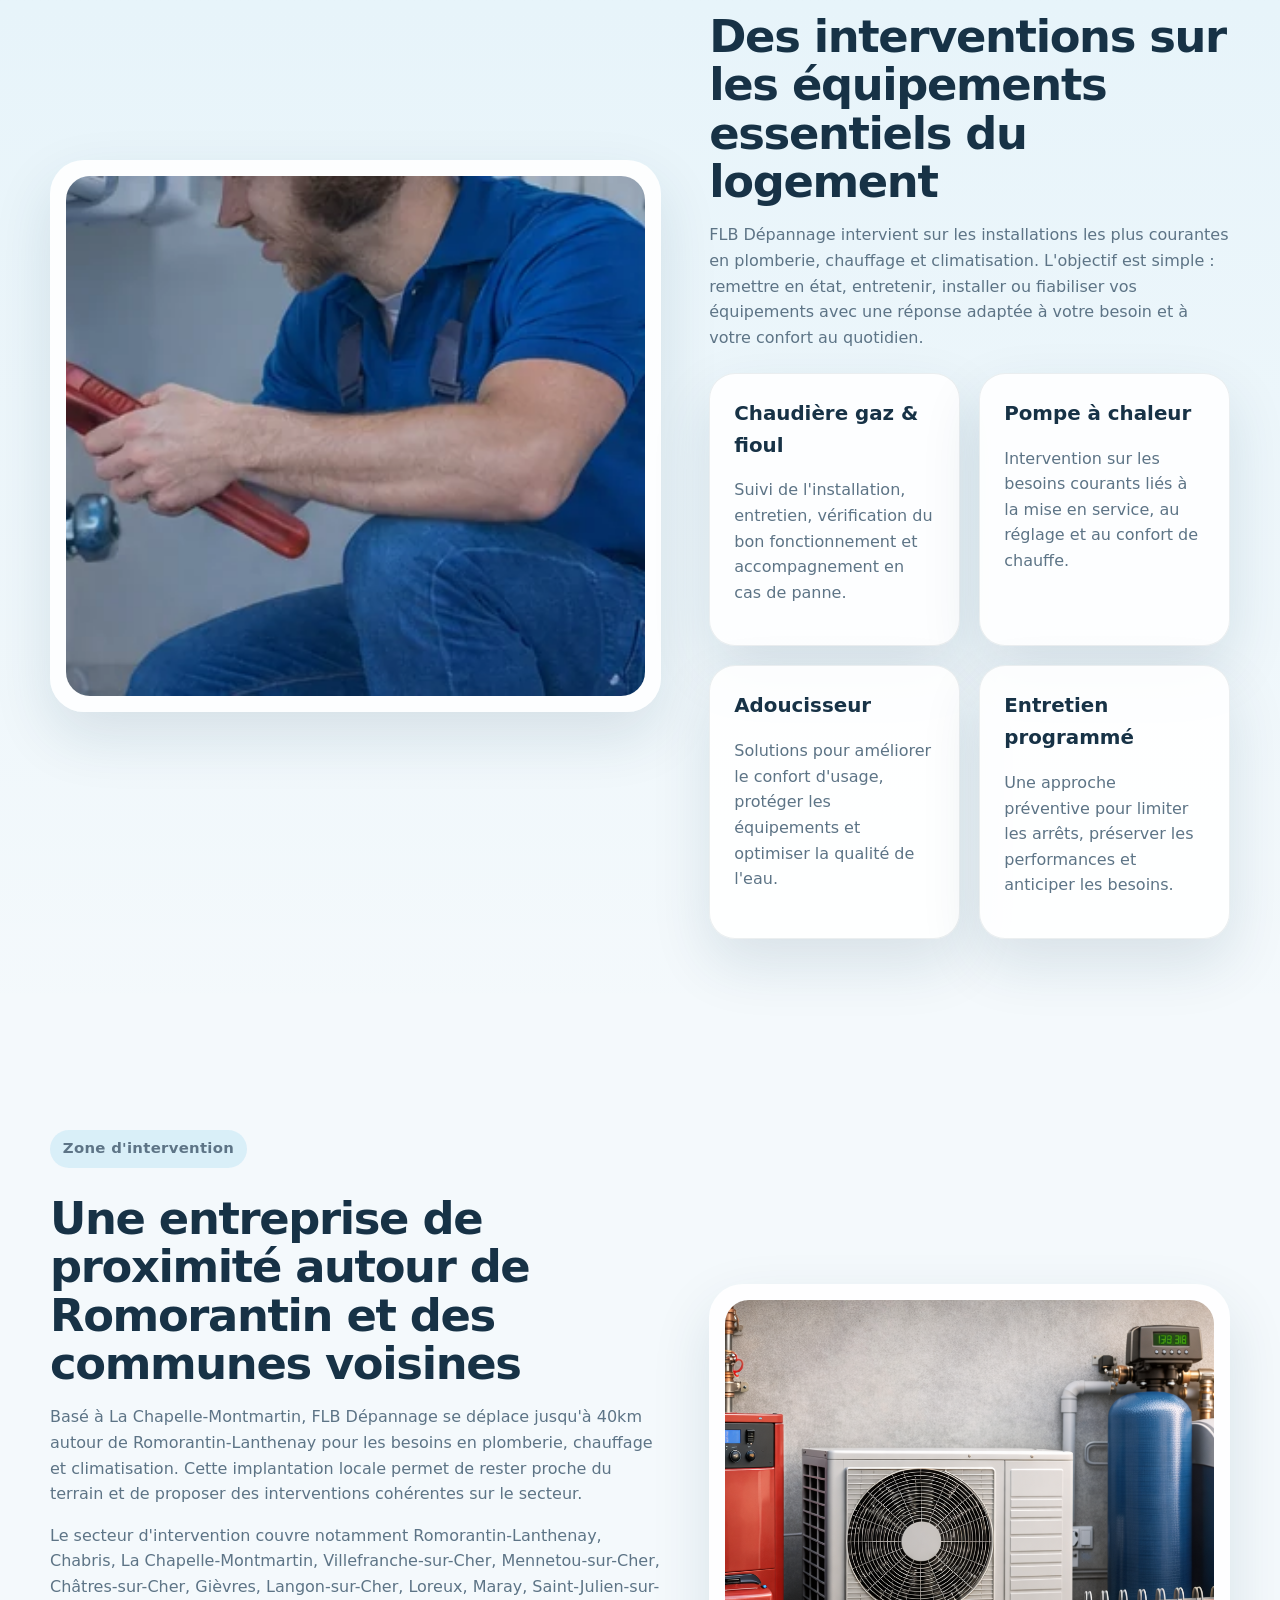
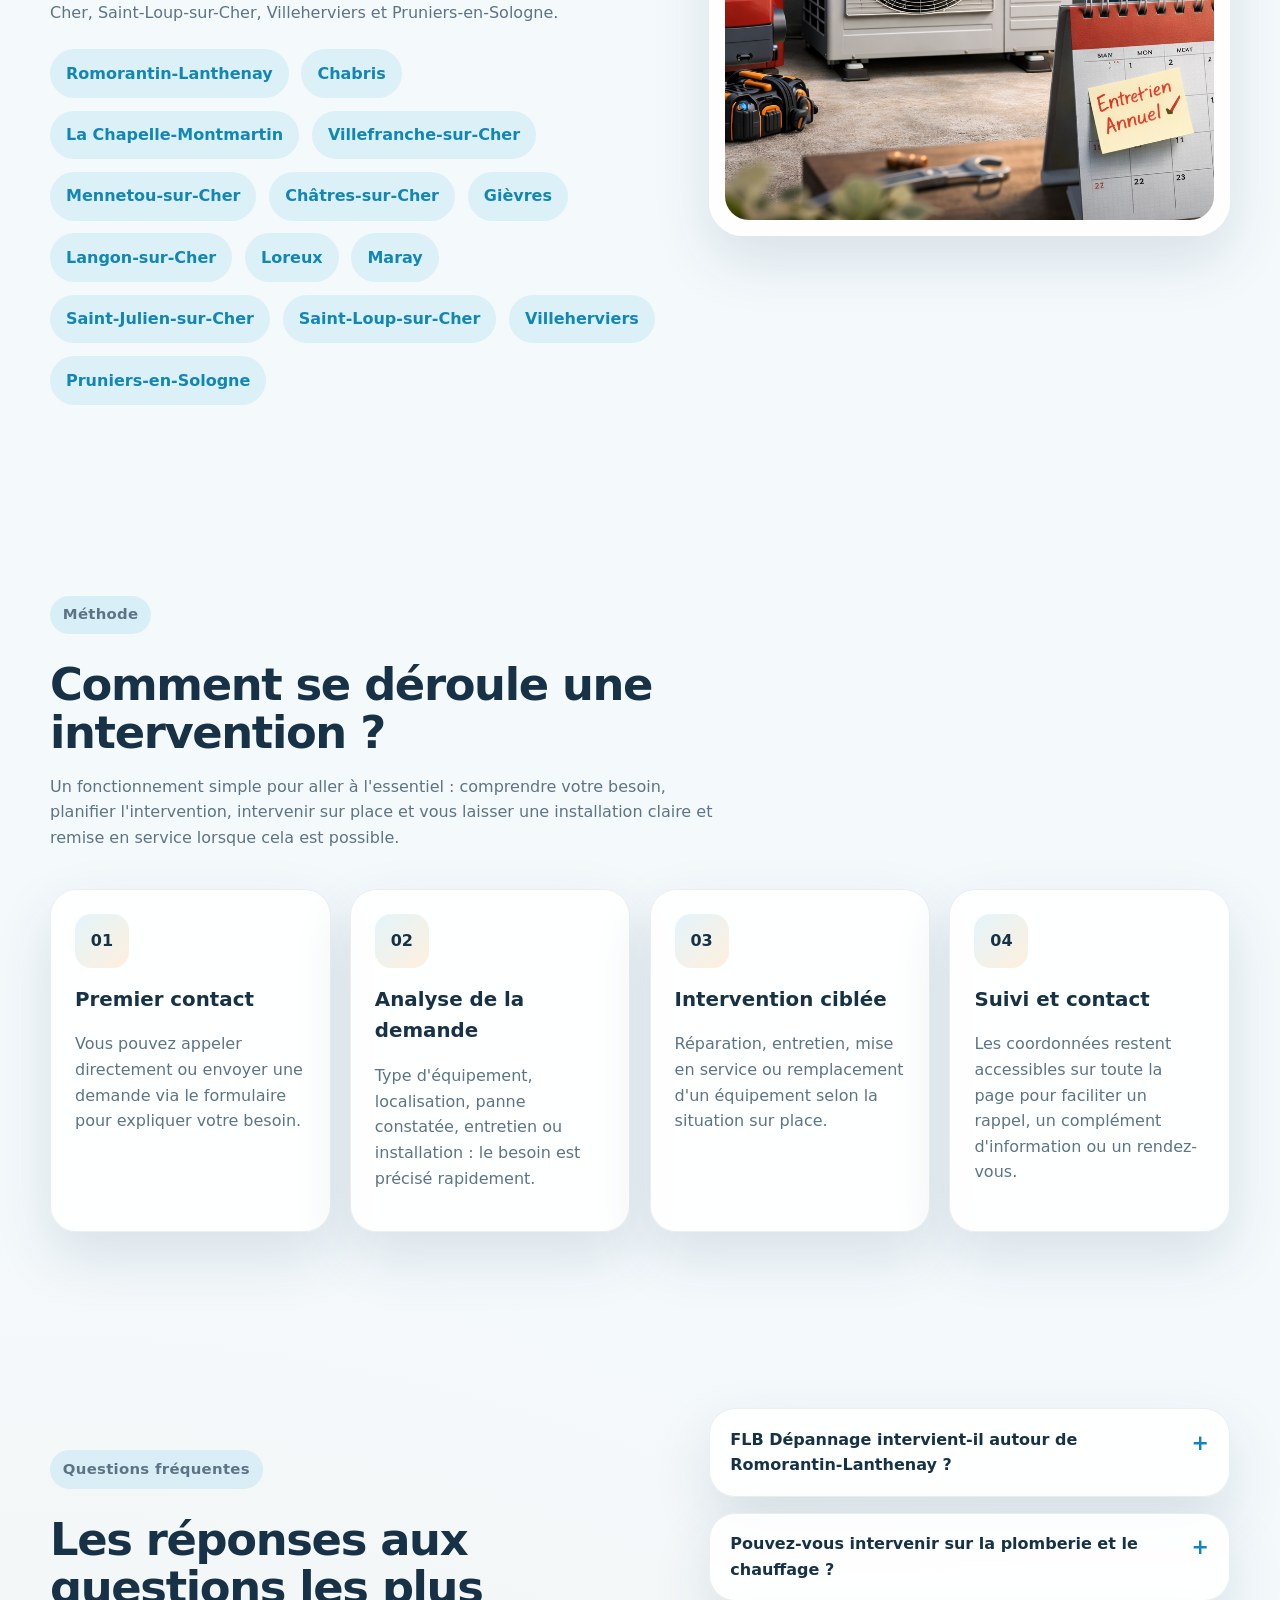
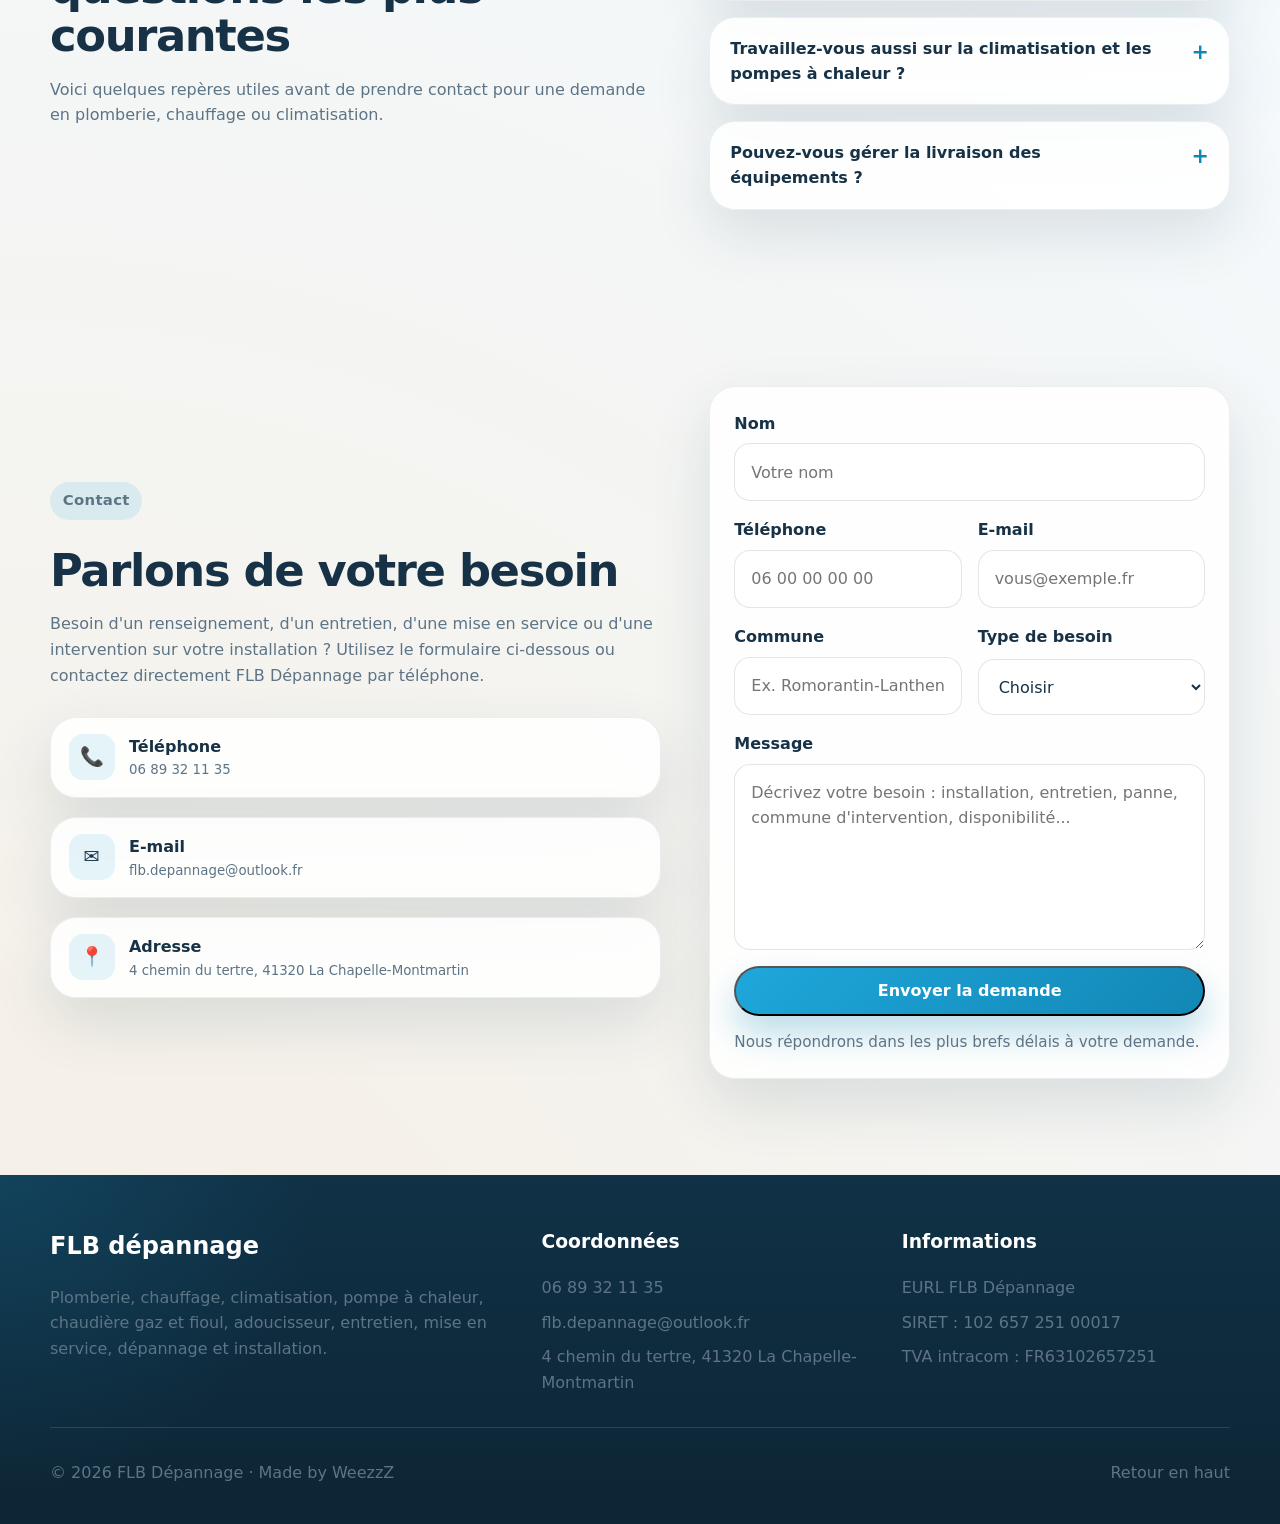
==== commit 2606e7cf: "Update index.html" ====
--- a/index.html
+++ b/index.html
@@ -589,7 +589,7 @@
       </div>
 
       <div class="container footer-bottom">
-        <p>© <span id="year"></span> FLB Dépannage · Site one page statique responsive</p>
+        <p>© <span id="year"></span> FLB Dépannage · Made by WeezzZ</p>
         <a href="#top">Retour en haut</a>
       </div>
     </footer>
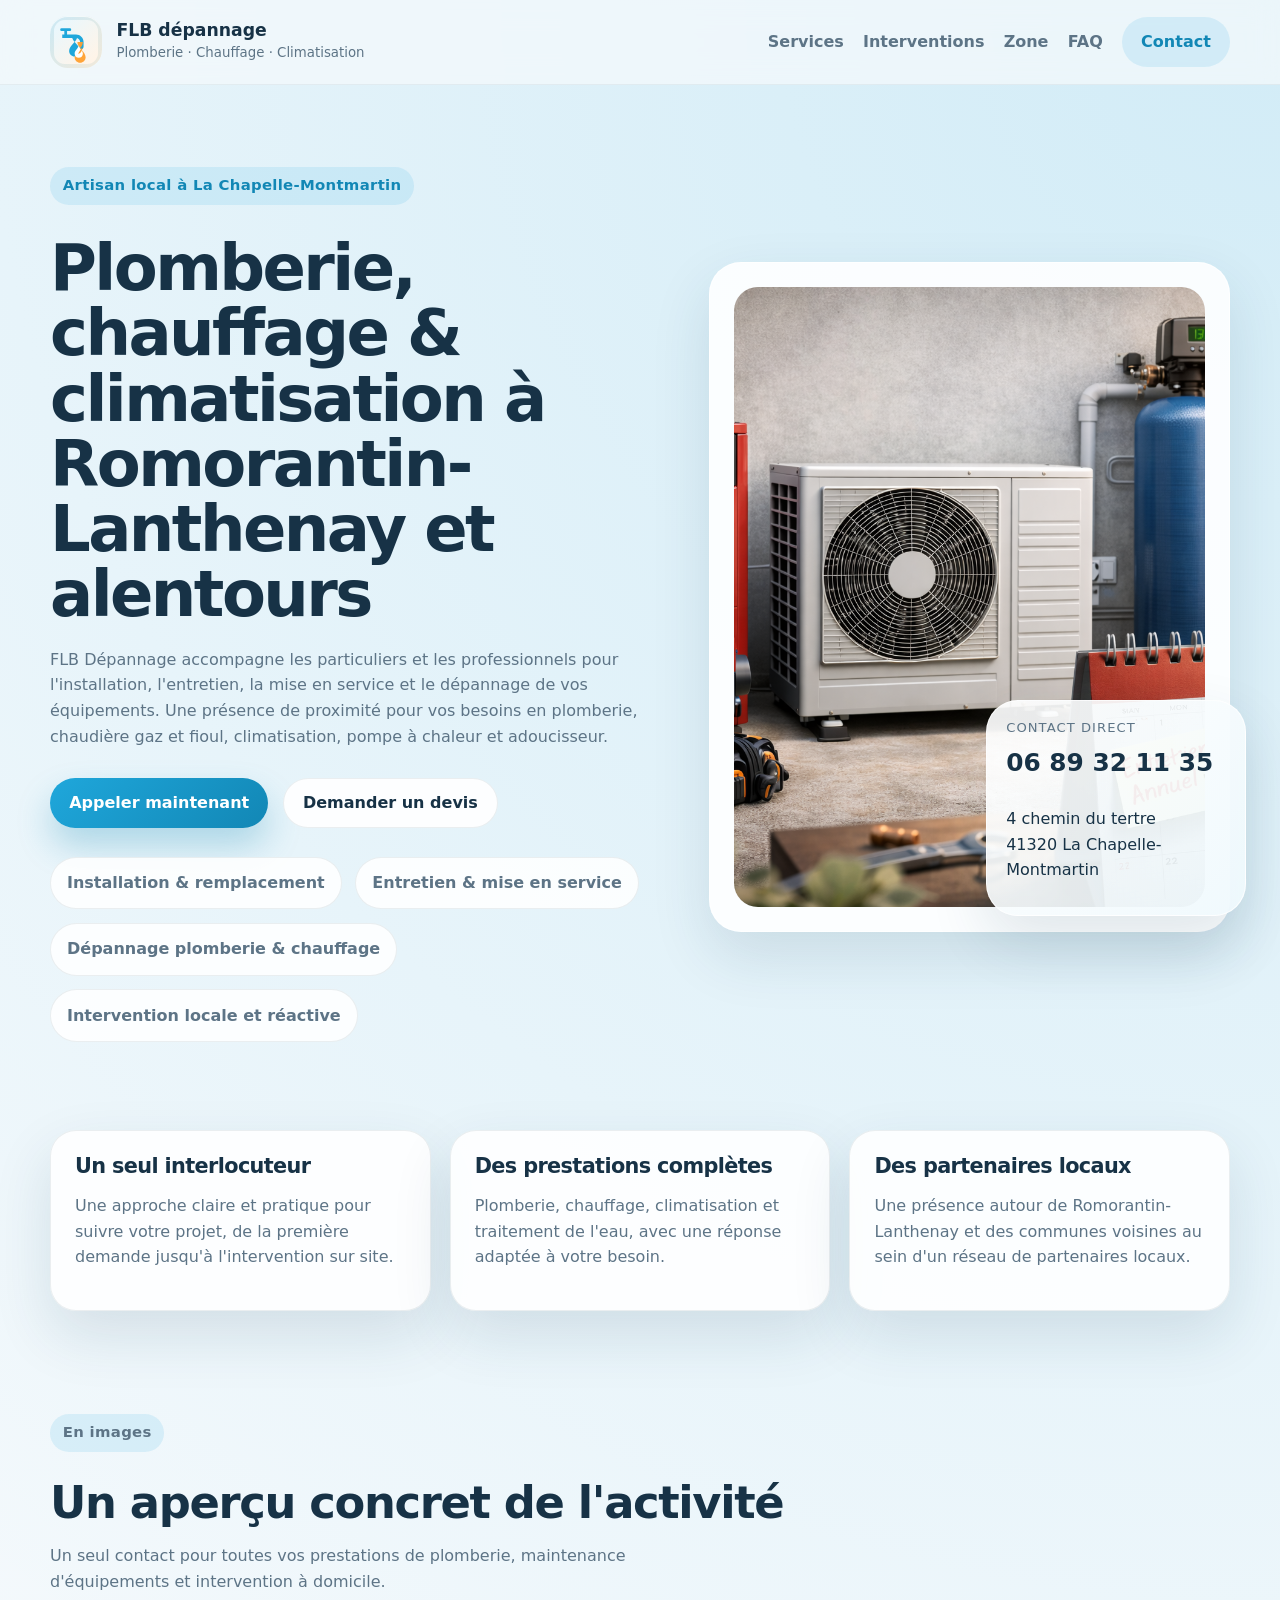
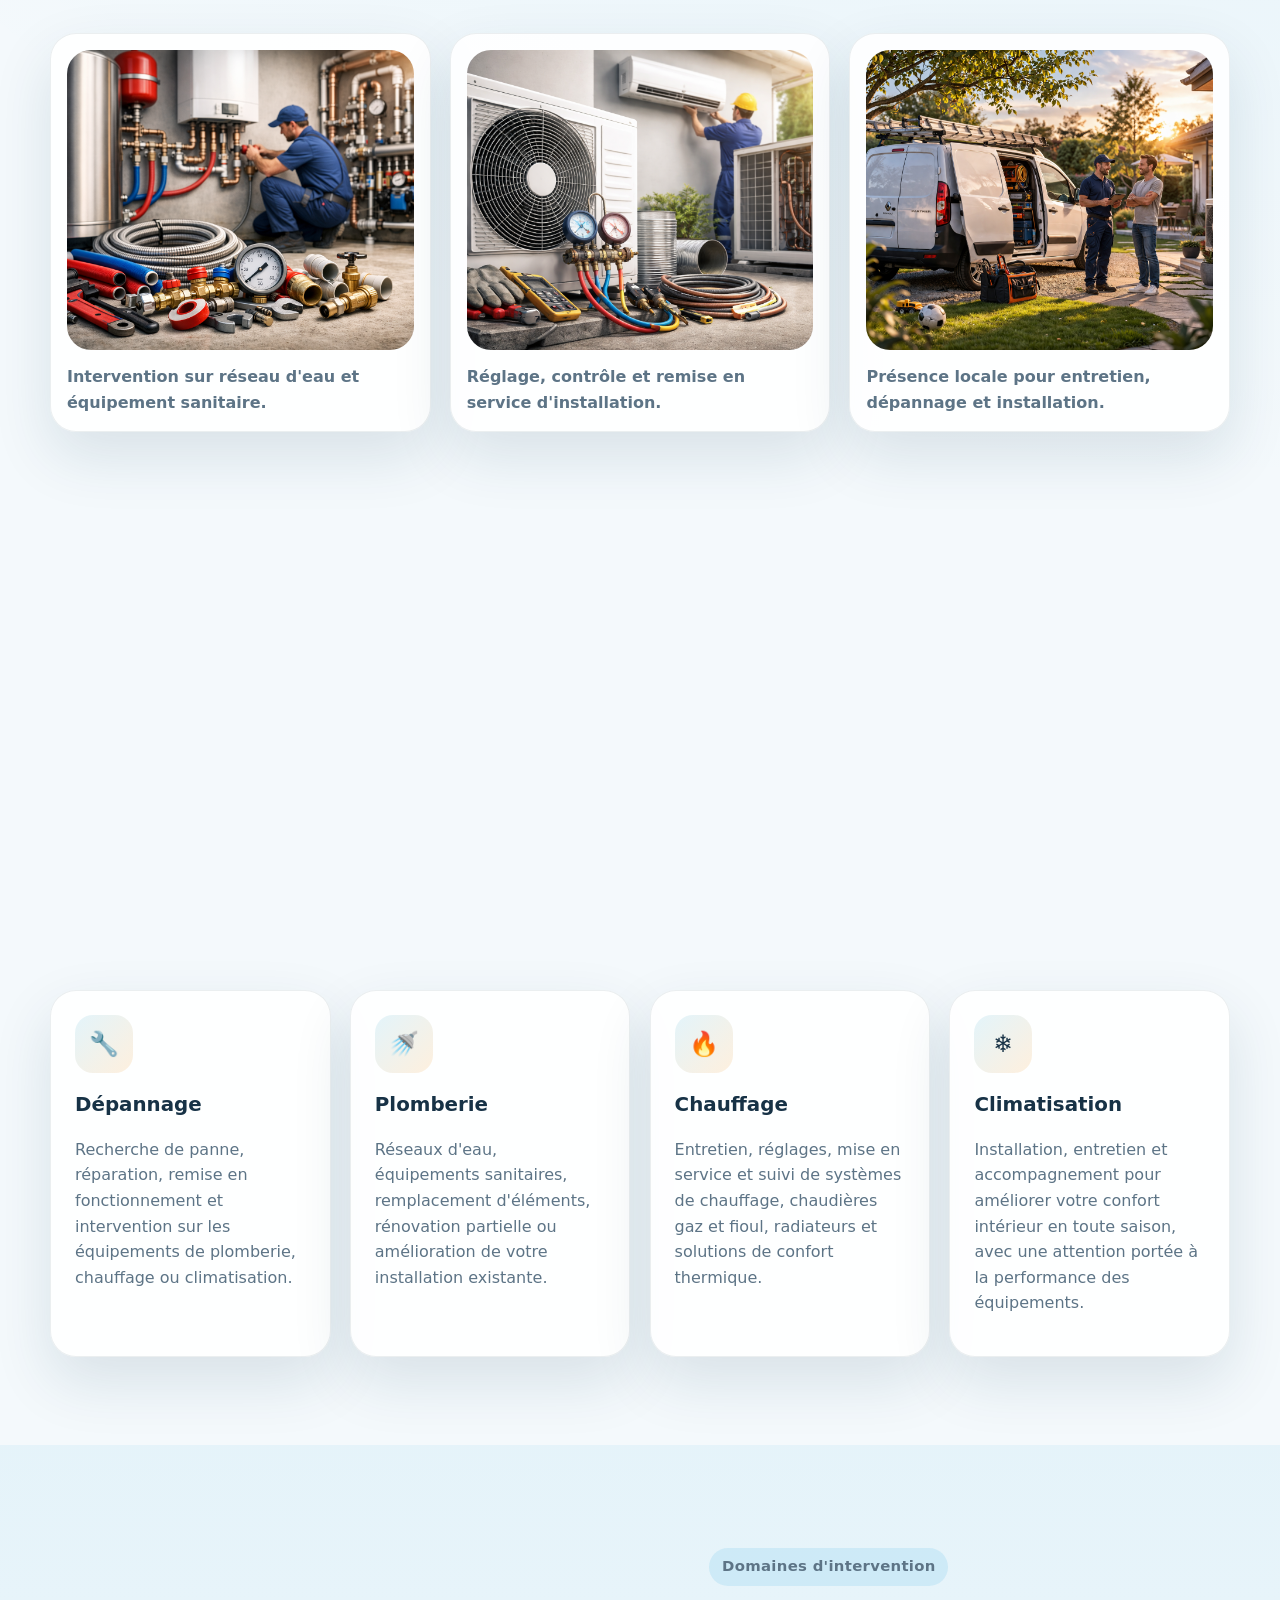
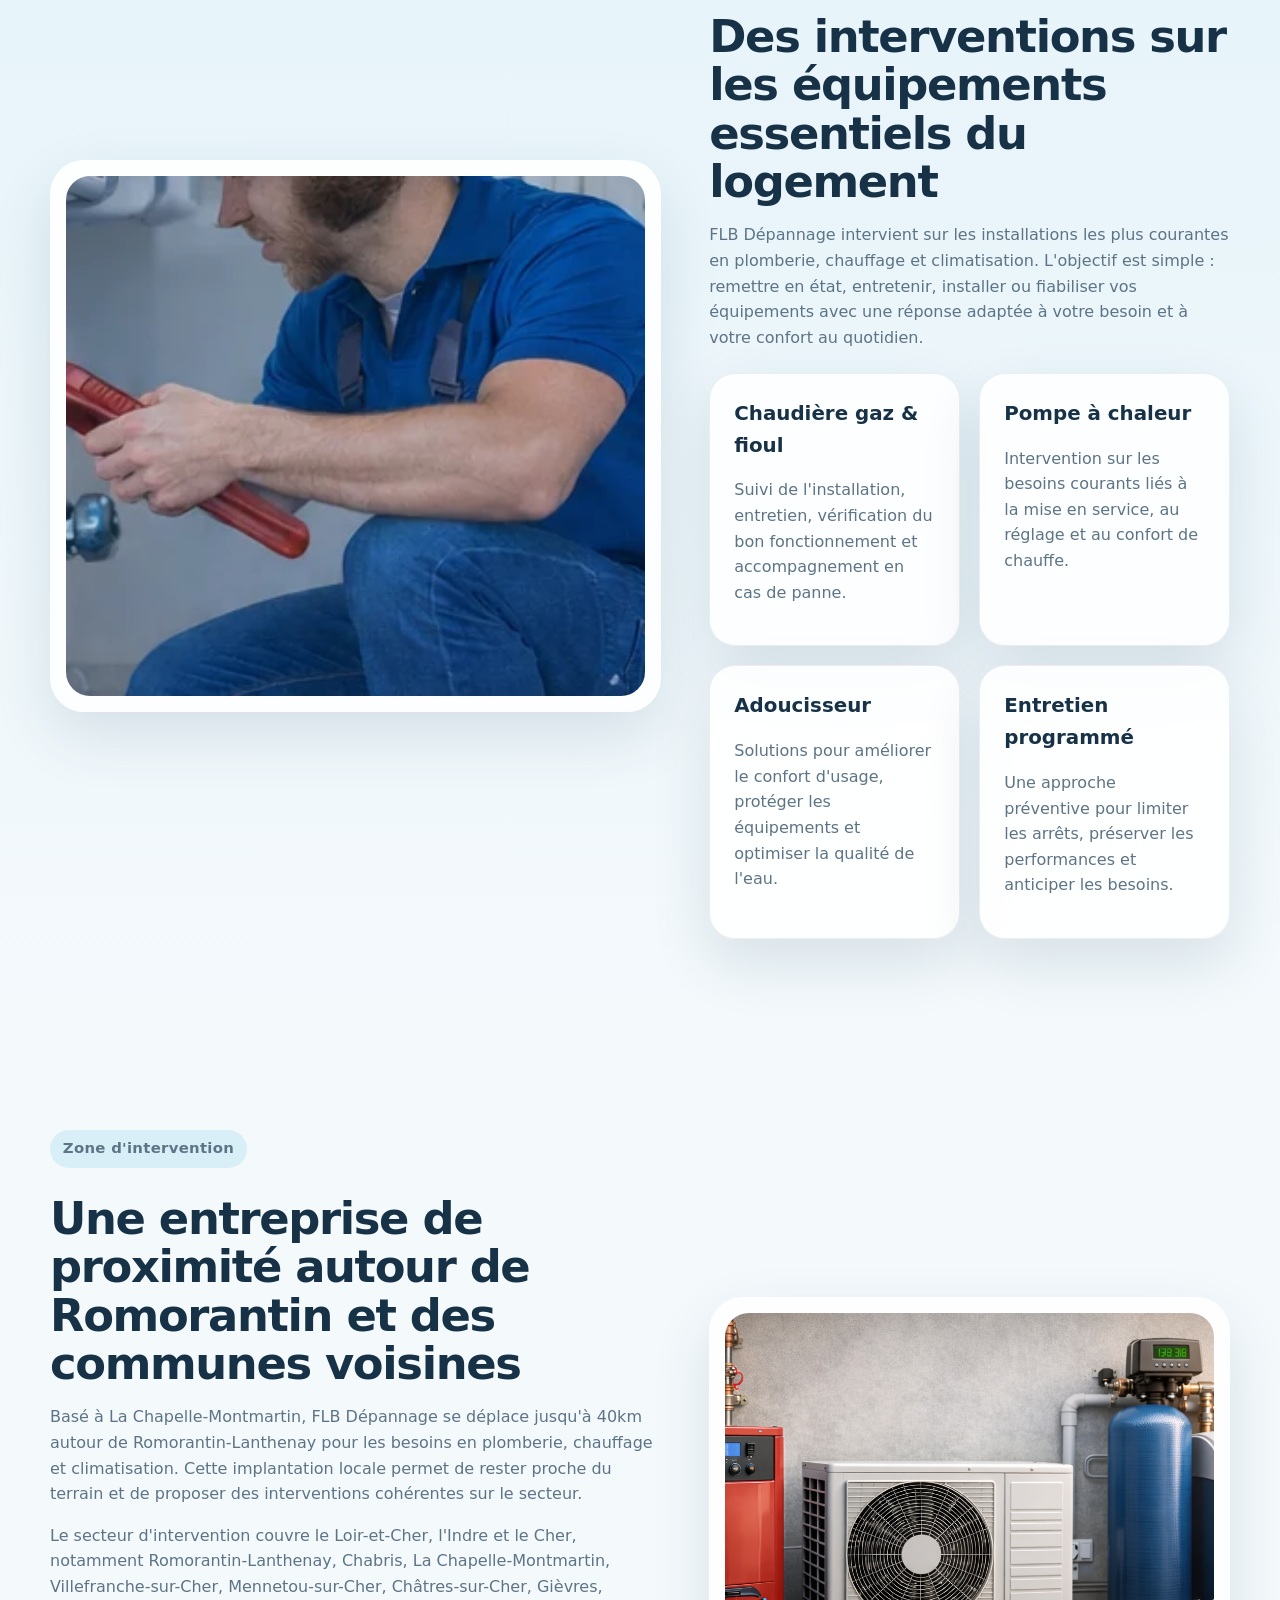
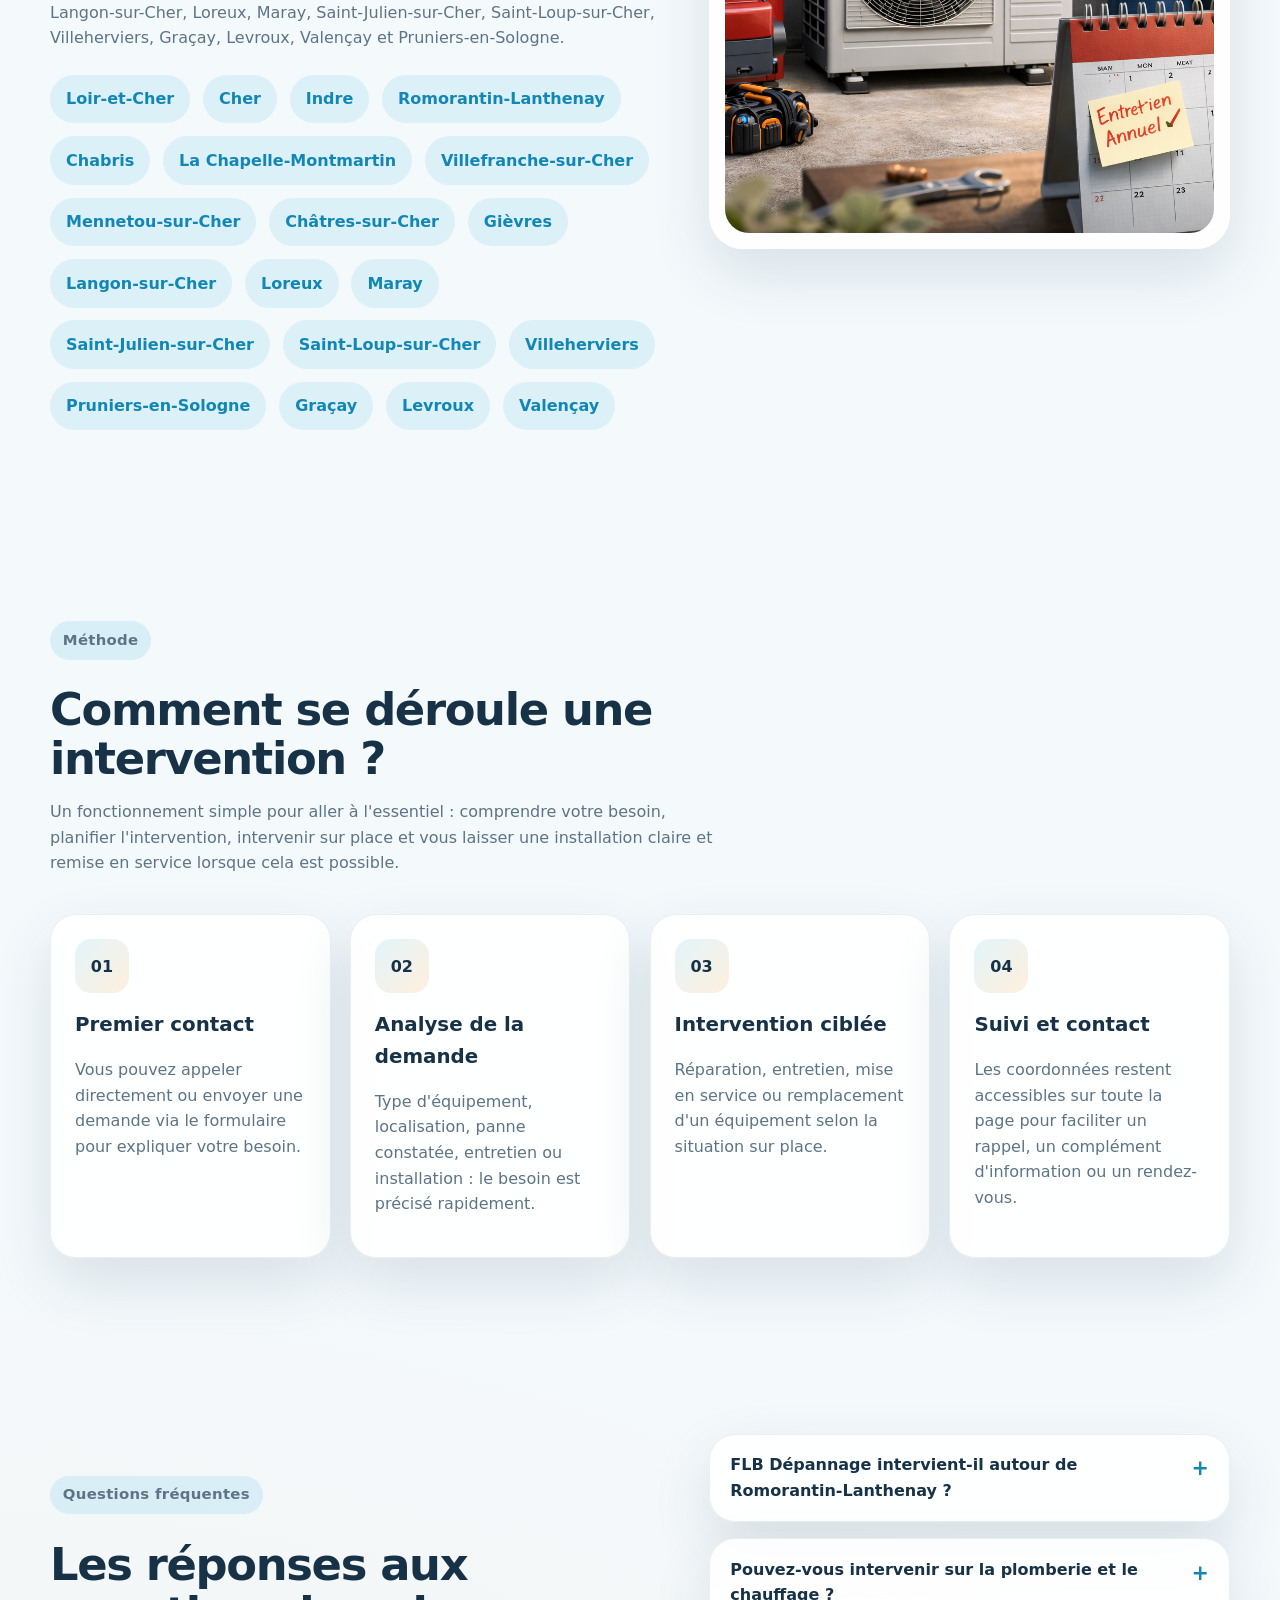
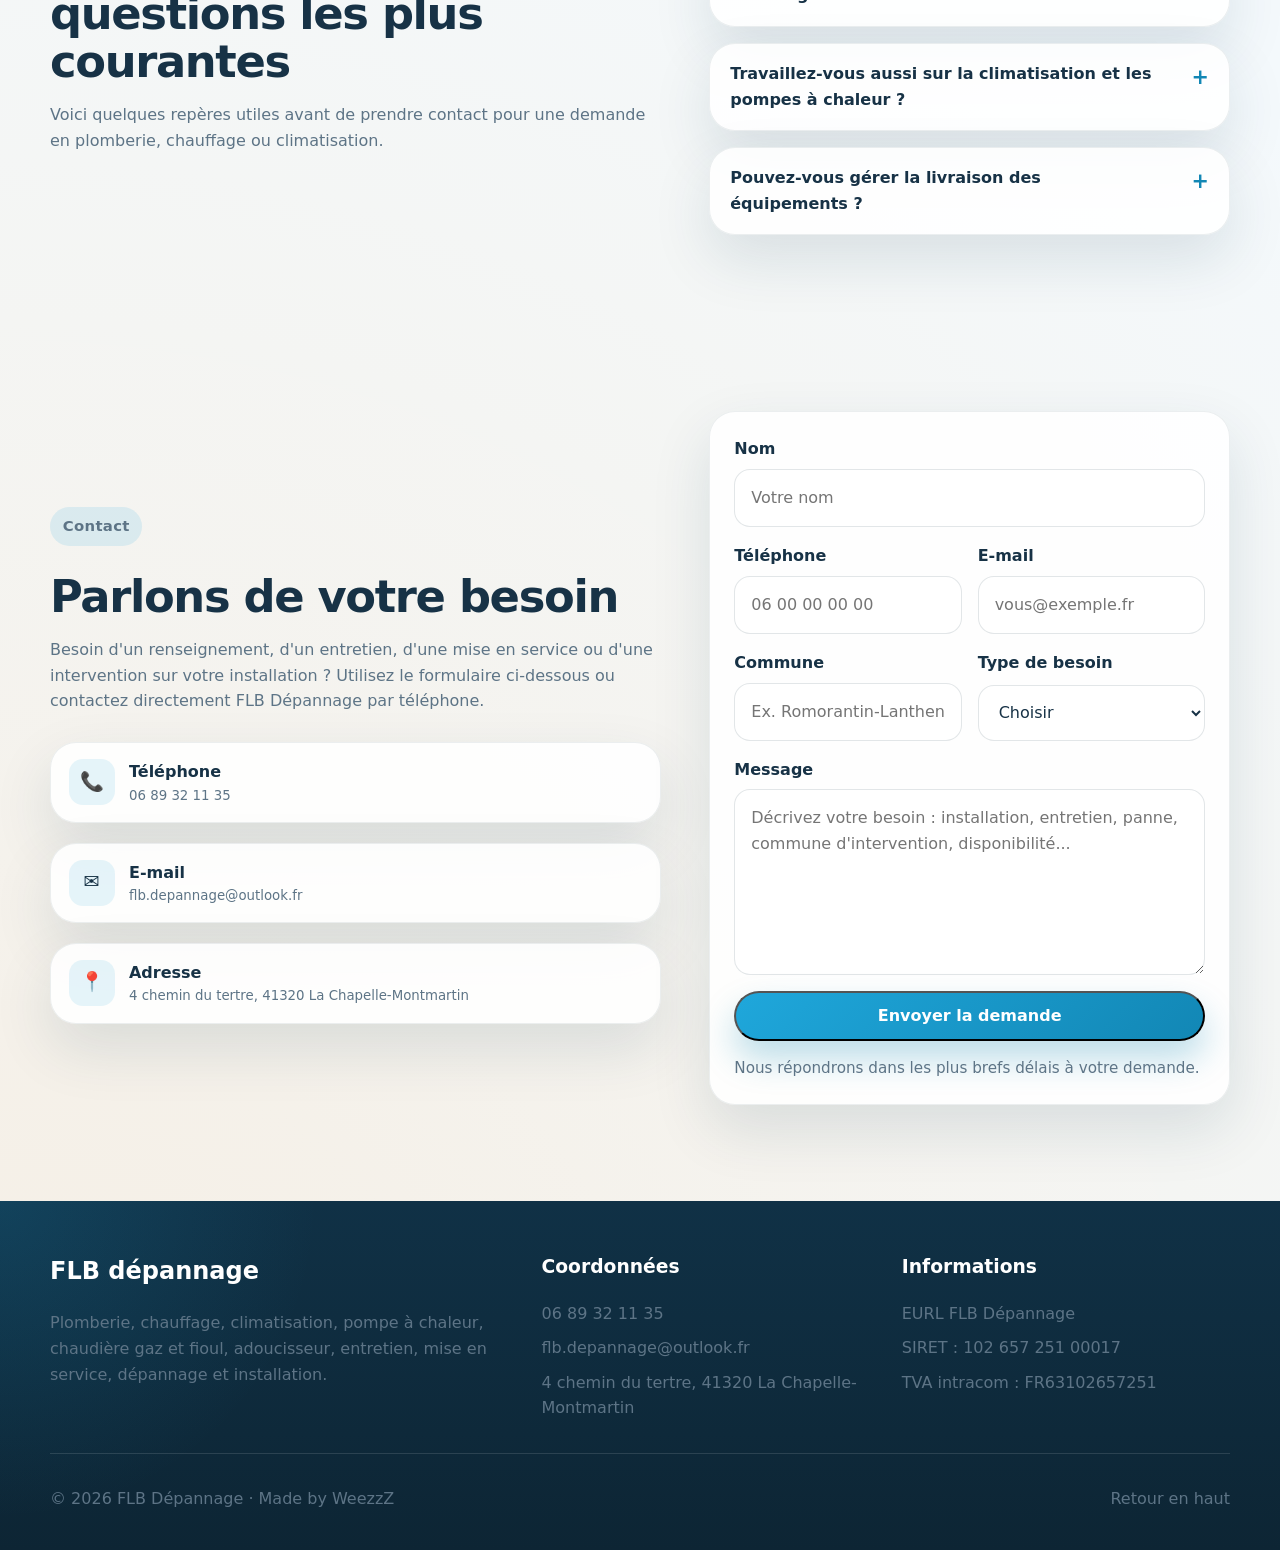
==== commit d3b06e7e: "Update index.html" ====
--- a/index.html
+++ b/index.html
@@ -12,14 +12,14 @@
     <meta name="theme-color" content="#1fa7db" />
     <meta property="og:type" content="website" />
     <meta property="og:locale" content="fr_FR" />
-    <meta property="og:title" content="FLB Dépannage | Plomberie, chauffage & climatisation autour de Romorantin, Loir et Cher" />
+    <meta property="og:title" content="FLB Dépannage | Plomberie, chauffage & climatisation autour de Romorantin, Loir et Cher, Indre, Cher" />
     <meta
       property="og:description"
-      content="Installation, entretien, mise en service et dépannage en plomberie, chauffage et climatisation à Romorantin-Lanthenay, Loir et Cher"
+      content="Installation, entretien, mise en service et dépannage en plomberie, chauffage et climatisation à Romorantin-Lanthenay, Loir et Cher, Indre, Cher"
     />
     <meta property="og:image" content="assets/action-photo.webp" />
-    <meta property="og:url" content="https://www.votredomaine.fr/" />
-    <link rel="canonical" href="https://www.votredomaine.fr/" />
+    <meta property="og:url" content="https://www.flb-depannage.fr/" />
+    <link rel="canonical" href="https://www.flb-depannage.fr/" />
     <link rel="icon" type="image/svg+xml" href="assets/favicon.svg" />
     <link rel="manifest" href="site.webmanifest" />
     <link rel="preload" href="assets/action-photo.webp" as="image" type="image/webp" />
@@ -32,9 +32,9 @@
         "@type": "Plumber",
         "name": "FLB Dépannage",
         "legalName": "EURL FLB Dépannage",
-        "url": "https://www.votredomaine.fr/",
-        "logo": "https://www.votredomaine.fr/assets/favicon.svg",
-        "image": "https://www.votredomaine.fr/assets/action-photo.webp",
+        "url": "https://www.flb-depannage.fr/",
+        "logo": "https://www.flb-depannage.fr/assets/favicon.svg",
+        "image": "https://www.flb-depannage.fr/assets/action-photo.webp",
         "telephone": "+33689321135",
         "email": "flb.depannage@outlook.fr",
         "address": {
@@ -353,12 +353,15 @@
               et de proposer des interventions cohérentes sur le secteur.
             </p>
             <p>
-              Le secteur d'intervention couvre notamment Romorantin-Lanthenay, Chabris, La Chapelle-Montmartin,
+              Le secteur d'intervention couvre le Loir-et-Cher, l'Indre et le Cher, notamment Romorantin-Lanthenay, Chabris, La Chapelle-Montmartin,
               Villefranche-sur-Cher, Mennetou-sur-Cher, Châtres-sur-Cher, Gièvres, Langon-sur-Cher, Loreux,
-              Maray, Saint-Julien-sur-Cher, Saint-Loup-sur-Cher,  Villeherviers et Pruniers-en-Sologne.
+              Maray, Saint-Julien-sur-Cher, Saint-Loup-sur-Cher,  Villeherviers, Graçay, Levroux, Valençay et Pruniers-en-Sologne.
             </p>
 
             <div class="zones-list" aria-label="Communes ciblées pour le référencement local">
+              <span>Loir-et-Cher</span>
+              <span>Cher</span>
+              <span>Indre</span>
               <span>Romorantin-Lanthenay</span>
               <span>Chabris</span>
               <span>La Chapelle-Montmartin</span>
@@ -373,6 +376,9 @@
               <span>Saint-Loup-sur-Cher</span>
               <span>Villeherviers</span>
               <span>Pruniers-en-Sologne</span>
+              <span>Graçay</span>
+              <span>Levroux</span>
+              <span>Valençay</span>
             </div>
           </div>
 
